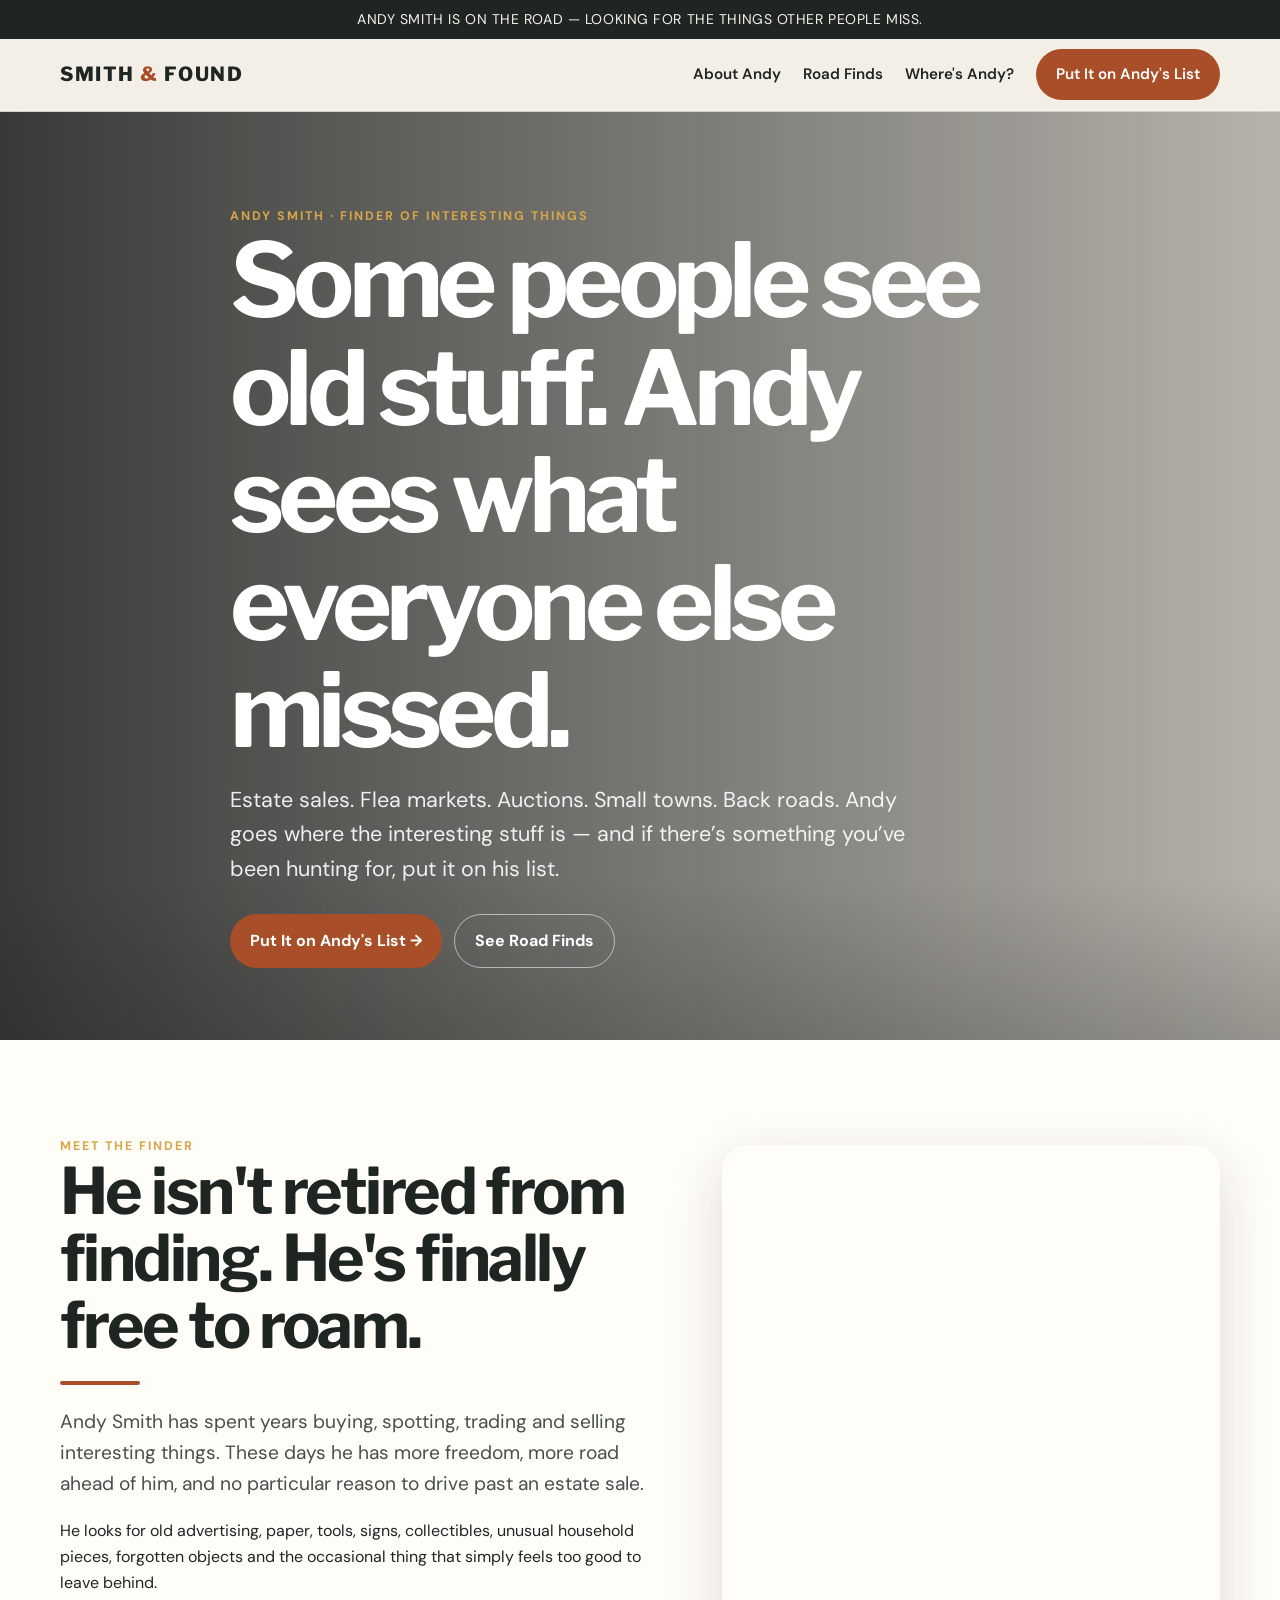
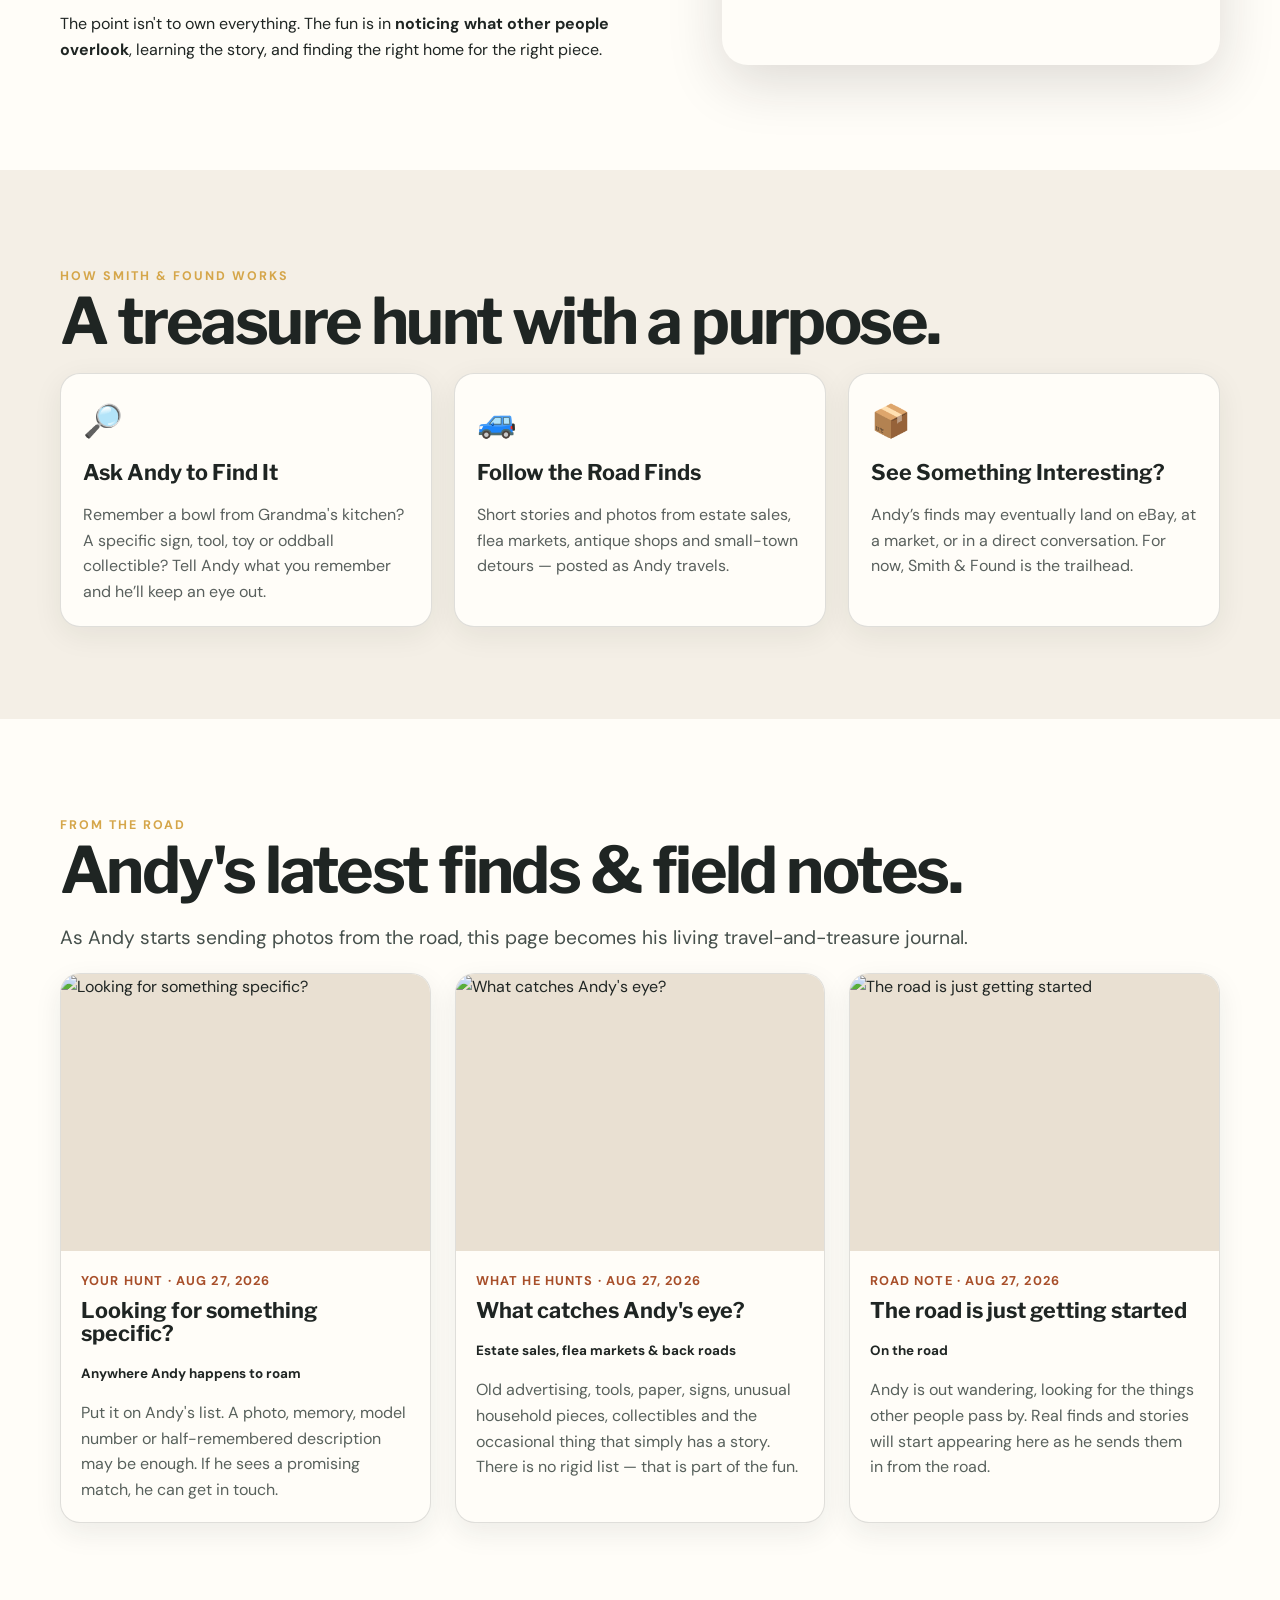
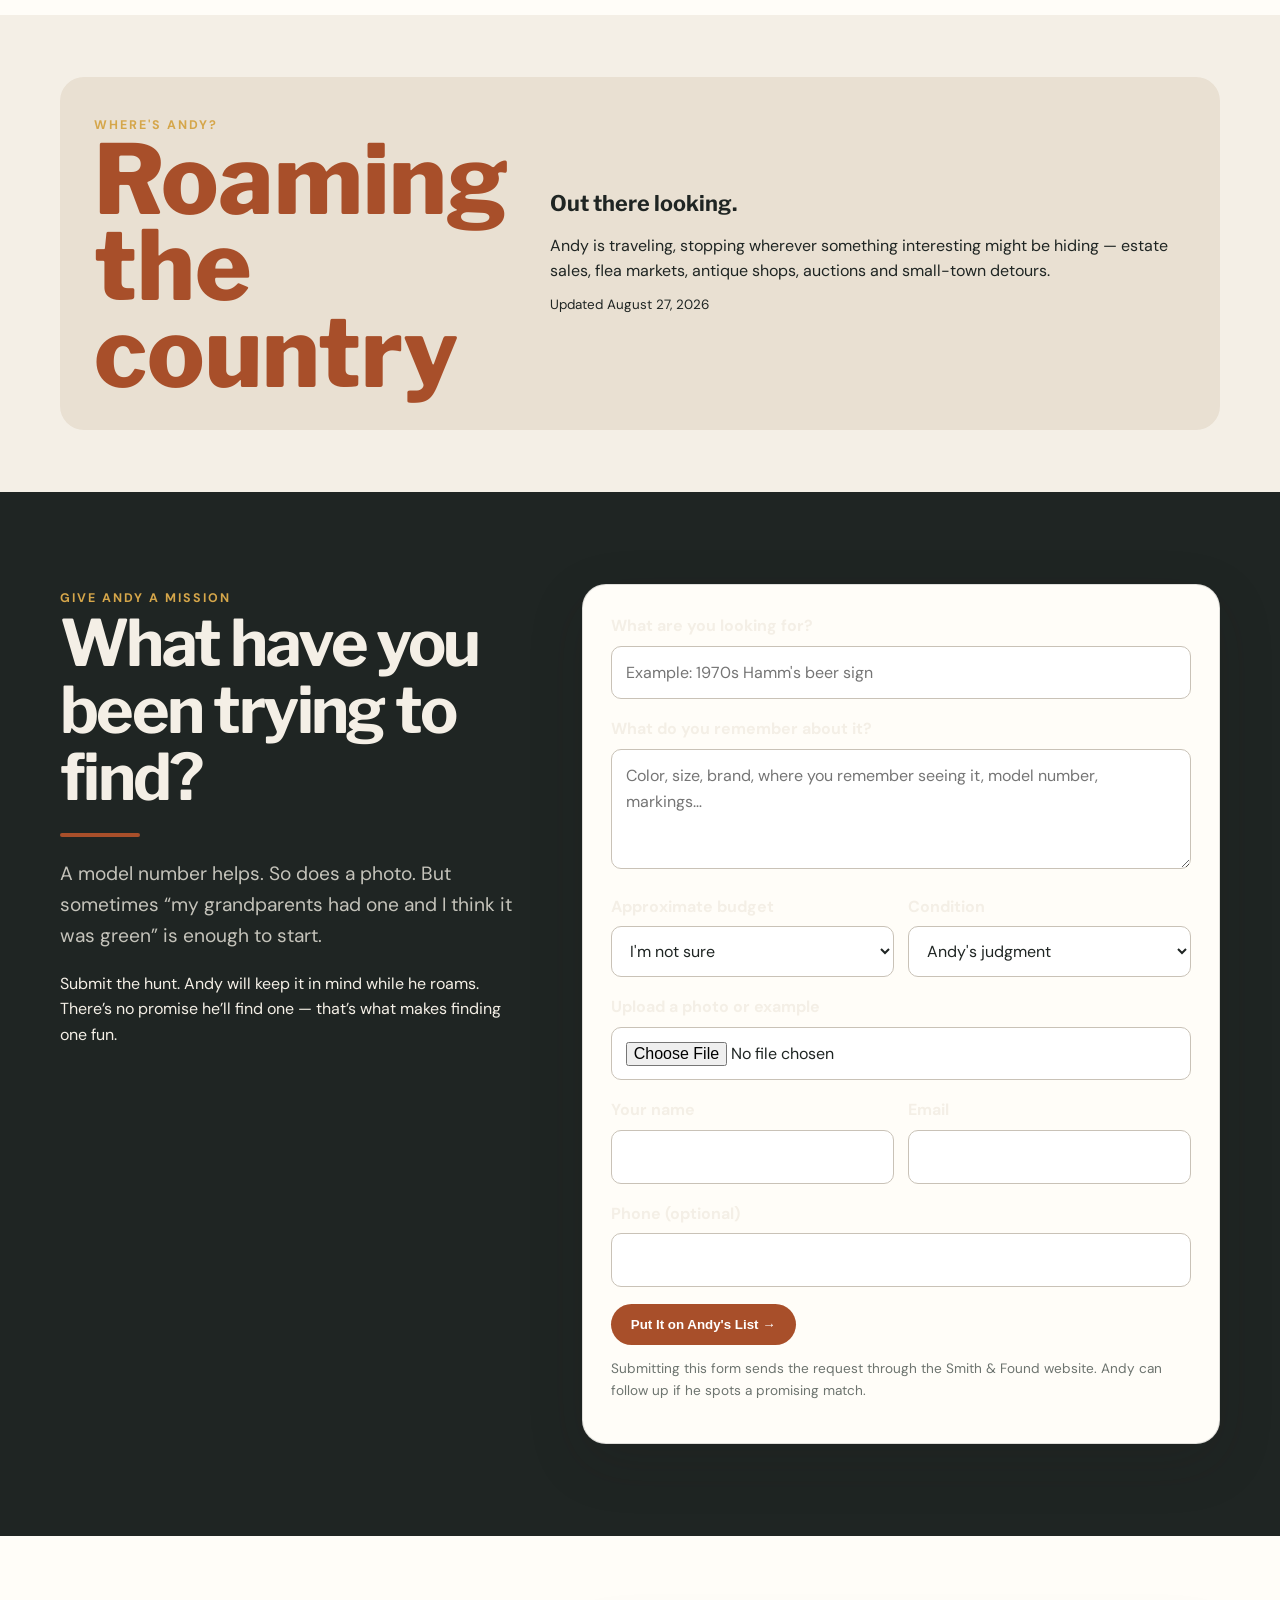
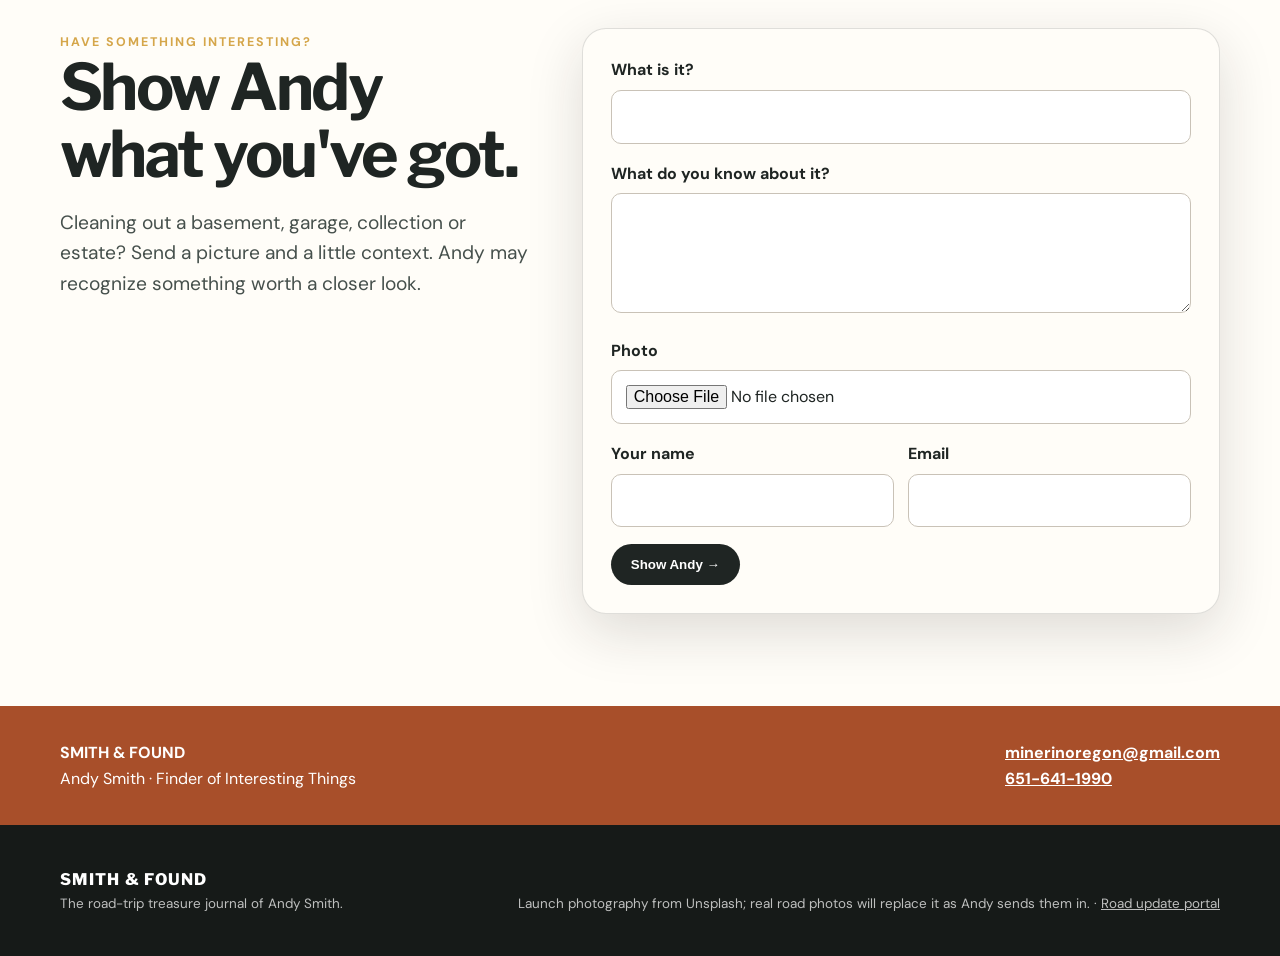
==== index.html @ dc15a70f "Build Smith & Found launch homepage" ====
<!doctype html>
<html lang="en">
<head>
  <meta charset="utf-8">
  <meta name="viewport" content="width=device-width,initial-scale=1">
  <meta name="description" content="Smith & Found — Andy Smith hunts estate sales, flea markets, auctions and back roads for interesting things and hard-to-find treasures.">
  <title>Smith & Found | Andy Smith, Finder of Interesting Things</title>
  <link rel="stylesheet" href="/styles.css">
</head>
<body>
  <div class="topbar">ANDY SMITH IS ON THE ROAD — LOOKING FOR THE THINGS OTHER PEOPLE MISS.</div>

  <nav class="nav">
    <div class="container nav-inner">
      <a class="brand" href="#top">SMITH <span>&</span> FOUND</a>
      <div class="nav-links">
        <a href="#about">About Andy</a>
        <a href="#finds">Road Finds</a>
        <a href="#where">Where's Andy?</a>
        <a href="#find-it" class="btn">Put It on Andy's List</a>
      </div>
    </div>
  </nav>

  <main id="top">
    <section class="hero">
      <div class="container hero-content">
        <span class="kicker">ANDY SMITH · FINDER OF INTERESTING THINGS</span>
        <h1>Some people see old stuff. Andy sees what everyone else missed.</h1>
        <p>Estate sales. Flea markets. Auctions. Small towns. Back roads. Andy goes where the interesting stuff is — and if there’s something you’ve been hunting for, put it on his list.</p>
        <div class="hero-actions">
          <a class="btn" href="#find-it">Put It on Andy's List →</a>
          <a class="btn ghost" href="#finds">See Road Finds</a>
        </div>
      </div>
    </section>

    <section id="about" class="section white">
      <div class="container intro-grid">
        <div>
          <span class="kicker">MEET THE FINDER</span>
          <h2>He isn't retired from finding. He's finally free to roam.</h2>
          <div class="rule"></div>
          <p class="lead">Andy Smith has spent years buying, spotting, trading and selling interesting things. These days he has more freedom, more road ahead of him, and no particular reason to drive past an estate sale.</p>
          <p>He looks for old advertising, paper, tools, signs, collectibles, unusual household pieces, forgotten objects and the occasional thing that simply feels too good to leave behind.</p>
          <p>The point isn't to own everything. The fun is in <strong>noticing what other people overlook</strong>, learning the story, and finding the right home for the right piece.</p>
        </div>
        <div class="intro-photo" role="img" aria-label="Vintage road-trip scene from Unsplash"></div>
      </div>
    </section>

    <section class="section">
      <div class="container">
        <span class="kicker">HOW SMITH & FOUND WORKS</span>
        <h2>A treasure hunt with a purpose.</h2>
        <div class="cards">
          <article class="card"><div class="card-body"><div class="card-icon">🔎</div><h3>Ask Andy to Find It</h3><p>Remember a bowl from Grandma's kitchen? A specific sign, tool, toy or oddball collectible? Tell Andy what you remember and he’ll keep an eye out.</p></div></article>
          <article class="card"><div class="card-body"><div class="card-icon">🚙</div><h3>Follow the Road Finds</h3><p>Short stories and photos from estate sales, flea markets, antique shops and small-town detours — posted as Andy travels.</p></div></article>
          <article class="card"><div class="card-body"><div class="card-icon">📦</div><h3>See Something Interesting?</h3><p>Andy’s finds may eventually land on eBay, at a market, or in a direct conversation. For now, Smith & Found is the trailhead.</p></div></article>
        </div>
      </div>
    </section>

    <section id="finds" class="section white">
      <div class="container">
        <span class="kicker">FROM THE ROAD</span>
        <h2>Andy's latest finds & field notes.</h2>
        <p class="lead">As Andy starts sending photos from the road, this page becomes his living travel-and-treasure journal.</p>
        <div id="finds-grid" class="finds-grid"><div class="empty-state">Loading road finds…</div></div>
      </div>
    </section>

    <section id="where" class="section tight">
      <div class="container">
        <div id="road-status" class="status"><p>Loading Andy's road status…</p></div>
      </div>
    </section>

    <section id="find-it" class="section dark">
      <div class="container form-wrap">
        <div>
          <span class="kicker">GIVE ANDY A MISSION</span>
          <h2>What have you been trying to find?</h2>
          <div class="rule"></div>
          <p class="lead">A model number helps. So does a photo. But sometimes “my grandparents had one and I think it was green” is enough to start.</p>
          <p>Submit the hunt. Andy will keep it in mind while he roams. There’s no promise he’ll find one — that’s what makes finding one fun.</p>
        </div>

        <form name="find-it" method="POST" data-netlify="true" netlify-honeypot="bot-field" enctype="multipart/form-data">
          <input type="hidden" name="form-name" value="find-it">
          <p hidden><label>Don't fill this out: <input name="bot-field"></label></p>
          <div class="field"><label for="wanted">What are you looking for?</label><input id="wanted" name="wanted" required placeholder="Example: 1970s Hamm's beer sign"></div>
          <div class="field"><label for="details">What do you remember about it?</label><textarea id="details" name="details" required placeholder="Color, size, brand, where you remember seeing it, model number, markings…"></textarea></div>
          <div class="grid-2">
            <div class="field"><label for="budget">Approximate budget</label><select id="budget" name="budget"><option>I'm not sure</option><option>Under $50</option><option>$50–$100</option><option>$100–$250</option><option>$250–$500</option><option>$500+</option></select></div>
            <div class="field"><label for="condition">Condition</label><select id="condition" name="condition"><option>Andy's judgment</option><option>Excellent</option><option>Good</option><option>Any condition</option></select></div>
          </div>
          <div class="field"><label for="example">Upload a photo or example</label><input id="example" type="file" name="example" accept="image/*"></div>
          <div class="grid-2">
            <div class="field"><label for="name">Your name</label><input id="name" name="name" required></div>
            <div class="field"><label for="email">Email</label><input id="email" type="email" name="email" required></div>
          </div>
          <div class="field"><label for="phone">Phone (optional)</label><input id="phone" name="phone" type="tel"></div>
          <button class="btn" type="submit">Put It on Andy's List →</button>
          <p class="note">Submitting this form sends the request through the Smith & Found website. Andy can follow up if he spots a promising match.</p>
        </form>
      </div>
    </section>

    <section class="section white">
      <div class="container form-wrap">
        <div>
          <span class="kicker">HAVE SOMETHING INTERESTING?</span>
          <h2>Show Andy what you've got.</h2>
          <p class="lead">Cleaning out a basement, garage, collection or estate? Send a picture and a little context. Andy may recognize something worth a closer look.</p>
        </div>
        <form name="show-andy" method="POST" data-netlify="true" netlify-honeypot="bot-field" enctype="multipart/form-data">
          <input type="hidden" name="form-name" value="show-andy">
          <p hidden><label>Don't fill this out: <input name="bot-field"></label></p>
          <div class="field"><label for="item">What is it?</label><input id="item" name="item" required></div>
          <div class="field"><label for="item-story">What do you know about it?</label><textarea id="item-story" name="story"></textarea></div>
          <div class="field"><label for="item-photo">Photo</label><input id="item-photo" type="file" name="photo" accept="image/*"></div>
          <div class="grid-2"><div class="field"><label for="seller-name">Your name</label><input id="seller-name" name="name" required></div><div class="field"><label for="seller-email">Email</label><input id="seller-email" type="email" name="email" required></div></div>
          <button class="btn alt" type="submit">Show Andy →</button>
        </form>
      </div>
    </section>

    <section class="contact-strip">
      <div class="container contact-inner">
        <div><strong>SMITH & FOUND</strong><br><span>Andy Smith · Finder of Interesting Things</span></div>
        <div><a href="mailto:minerinoregon@gmail.com">minerinoregon@gmail.com</a><br><a href="tel:+16516411990">651-641-1990</a></div>
      </div>
    </section>
  </main>

  <footer>
    <div class="container footer-grid">
      <div><div class="footer-brand">SMITH & FOUND</div><div class="small">The road-trip treasure journal of Andy Smith.</div></div>
      <div class="small">Launch photography from Unsplash; real road photos will replace it as Andy sends them in. · <a href="/admin/">Road update portal</a></div>
    </div>
  </footer>

  <script src="/script.js"></script>
</body>
</html>
---- styles.css ----
@import url('https://fonts.googleapis.com/css2?family=DM+Sans:wght@400;500;600;700&family=Libre+Franklin:wght@700;800&display=swap');

:root {
  --ink: #1f2523;
  --paper: #f4efe6;
  --paper-2: #e9e0d2;
  --rust: #a84f2a;
  --moss: #4a5b48;
  --gold: #d5a64a;
  --white: #fffdf8;
  --line: rgba(31,37,35,.14);
  --shadow: 0 18px 55px rgba(32,30,25,.15);
}

* { box-sizing: border-box; }
html { scroll-behavior: smooth; }
body { margin: 0; color: var(--ink); background: var(--paper); font-family: 'DM Sans', system-ui, sans-serif; line-height: 1.6; }
a { color: inherit; }
img { max-width: 100%; display: block; }
.container { width: min(1160px, calc(100% - 36px)); margin: 0 auto; }

.topbar { background: var(--ink); color: var(--paper); font-size: .88rem; text-align: center; padding: 8px 16px; letter-spacing: .04em; }
.nav { position: sticky; top: 0; z-index: 50; backdrop-filter: blur(12px); background: rgba(244,239,230,.93); border-bottom: 1px solid var(--line); }
.nav-inner { height: 72px; display: flex; align-items: center; justify-content: space-between; gap: 20px; }
.brand { text-decoration: none; font-family: 'Libre Franklin', sans-serif; font-size: 1.22rem; font-weight: 800; letter-spacing: .08em; }
.brand span { color: var(--rust); }
.nav-links { display: flex; align-items: center; gap: 22px; }
.nav-links a { text-decoration: none; font-weight: 600; font-size: .95rem; }
.btn { display: inline-flex; justify-content: center; align-items: center; gap: 8px; border: 0; border-radius: 999px; padding: 13px 20px; background: var(--rust); color: white; font-weight: 700; text-decoration: none; cursor: pointer; transition: transform .18s ease, box-shadow .18s ease; }
.btn:hover { transform: translateY(-2px); box-shadow: 0 10px 24px rgba(168,79,42,.25); }
.btn.alt { background: var(--ink); }
.btn.ghost { background: transparent; color: var(--ink); border: 1px solid rgba(31,37,35,.25); }

.hero { min-height: 72vh; position: relative; display: grid; place-items: end start; overflow: hidden; background: linear-gradient(90deg, rgba(19,21,20,.83), rgba(19,21,20,.28)), url('https://source.unsplash.com/1800x1200/?flea-market,vintage,antiques') center/cover; }
.hero::after { content: ''; position: absolute; inset: auto 0 0 0; height: 160px; background: linear-gradient(transparent, rgba(20,21,19,.2)); }
.hero-content { position: relative; z-index: 2; color: white; padding: 90px 0 72px; max-width: 820px; }
.kicker { display: inline-block; text-transform: uppercase; letter-spacing: .16em; font-size: .78rem; font-weight: 700; color: var(--gold); }
h1,h2,h3 { font-family: 'Libre Franklin', sans-serif; line-height: 1.05; margin: 0 0 18px; }
h1 { font-size: clamp(3rem, 8vw, 6.6rem); letter-spacing: -.055em; }
h2 { font-size: clamp(2.1rem, 5vw, 4.2rem); letter-spacing: -.04em; }
h3 { font-size: 1.35rem; }
.hero p { font-size: clamp(1.05rem, 2vw, 1.35rem); max-width: 680px; margin: 0 0 28px; color: rgba(255,255,255,.9); }
.hero-actions { display: flex; flex-wrap: wrap; gap: 12px; }
.hero .btn.ghost { color: white; border-color: rgba(255,255,255,.55); }

.section { padding: 92px 0; }
.section.tight { padding: 62px 0; }
.section.dark { background: var(--ink); color: var(--paper); }
.section.white { background: var(--white); }
.intro-grid { display: grid; grid-template-columns: 1.1fr .9fr; gap: 54px; align-items: center; }
.intro-photo { min-height: 520px; border-radius: 26px; background: url('https://source.unsplash.com/1000x1200/?road-trip,small-town,vintage') center/cover; box-shadow: var(--shadow); }
.lead { font-size: 1.2rem; color: #46504c; }
.dark .lead { color: rgba(244,239,230,.78); }
.rule { width: 80px; height: 4px; background: var(--rust); margin: 22px 0; border-radius: 99px; }

.cards { display: grid; grid-template-columns: repeat(3, 1fr); gap: 22px; }
.card { background: var(--white); border: 1px solid var(--line); border-radius: 20px; overflow: hidden; box-shadow: 0 8px 30px rgba(31,37,35,.07); }
.card-body { padding: 22px; }
.card-icon { font-size: 2rem; margin-bottom: 14px; }
.card p { color: #59605d; margin-bottom: 0; }

.finds-grid { display: grid; grid-template-columns: repeat(3, 1fr); gap: 24px; }
.find-card { background: var(--white); border-radius: 20px; overflow: hidden; border: 1px solid var(--line); box-shadow: 0 10px 28px rgba(31,37,35,.08); }
.find-card img { width: 100%; aspect-ratio: 4/3; object-fit: cover; background: var(--paper-2); }
.find-card .meta { font-size: .8rem; text-transform: uppercase; letter-spacing: .09em; color: var(--rust); font-weight: 700; margin-bottom: 8px; }
.find-card .find-copy { padding: 20px; }
.find-card p { margin-bottom: 0; color: #58615c; }
.empty-state { padding: 34px; border: 1px dashed rgba(31,37,35,.28); border-radius: 20px; text-align: center; grid-column: 1/-1; }

.status { display: grid; grid-template-columns: .8fr 1.2fr; gap: 32px; align-items: center; padding: 34px; background: var(--paper-2); border-radius: 24px; }
.status-mark { font-family: 'Libre Franklin'; font-size: clamp(3rem, 8vw, 6rem); font-weight: 800; line-height: .9; color: var(--rust); }
.status p { margin: 0; }

.form-wrap { display: grid; grid-template-columns: .85fr 1.15fr; gap: 50px; align-items: start; }
form { background: var(--white); border: 1px solid var(--line); border-radius: 24px; padding: 28px; box-shadow: var(--shadow); }
label { display: block; font-weight: 700; margin: 0 0 7px; }
.field { margin-bottom: 17px; }
input, textarea, select { width: 100%; padding: 13px 14px; border: 1px solid #c9c2b7; background: #fff; border-radius: 10px; font: inherit; color: var(--ink); }
textarea { min-height: 120px; resize: vertical; }
.grid-2 { display: grid; grid-template-columns: 1fr 1fr; gap: 14px; }
.note { font-size: .85rem; color: #6d746f; }

.contact-strip { background: var(--rust); color: white; }
.contact-inner { display: flex; justify-content: space-between; align-items: center; gap: 24px; padding: 34px 0; }
.contact-inner a { color: white; font-weight: 700; }

footer { background: #161a18; color: rgba(255,255,255,.72); padding: 42px 0; }
.footer-grid { display: flex; justify-content: space-between; gap: 20px; align-items: end; }
.footer-brand { color: white; font-family: 'Libre Franklin'; font-weight: 800; letter-spacing: .08em; }
.small { font-size: .84rem; }

.admin-card { max-width: 720px; margin: 70px auto; background: var(--white); border-radius: 24px; padding: 34px; box-shadow: var(--shadow); }
.admin-card ol { padding-left: 22px; }

@media (max-width: 900px) {
  .nav-links a:not(.btn) { display: none; }
  .intro-grid, .form-wrap, .status { grid-template-columns: 1fr; }
  .cards, .finds-grid { grid-template-columns: 1fr 1fr; }
  .intro-photo { min-height: 420px; order: -1; }
}
@media (max-width: 620px) {
  .container { width: min(100% - 24px, 1160px); }
  .section { padding: 68px 0; }
  .cards, .finds-grid, .grid-2 { grid-template-columns: 1fr; }
  .hero { min-height: 78vh; }
  .hero-content { padding-bottom: 54px; }
  .contact-inner, .footer-grid { align-items: flex-start; flex-direction: column; }
  form { padding: 20px; }
}
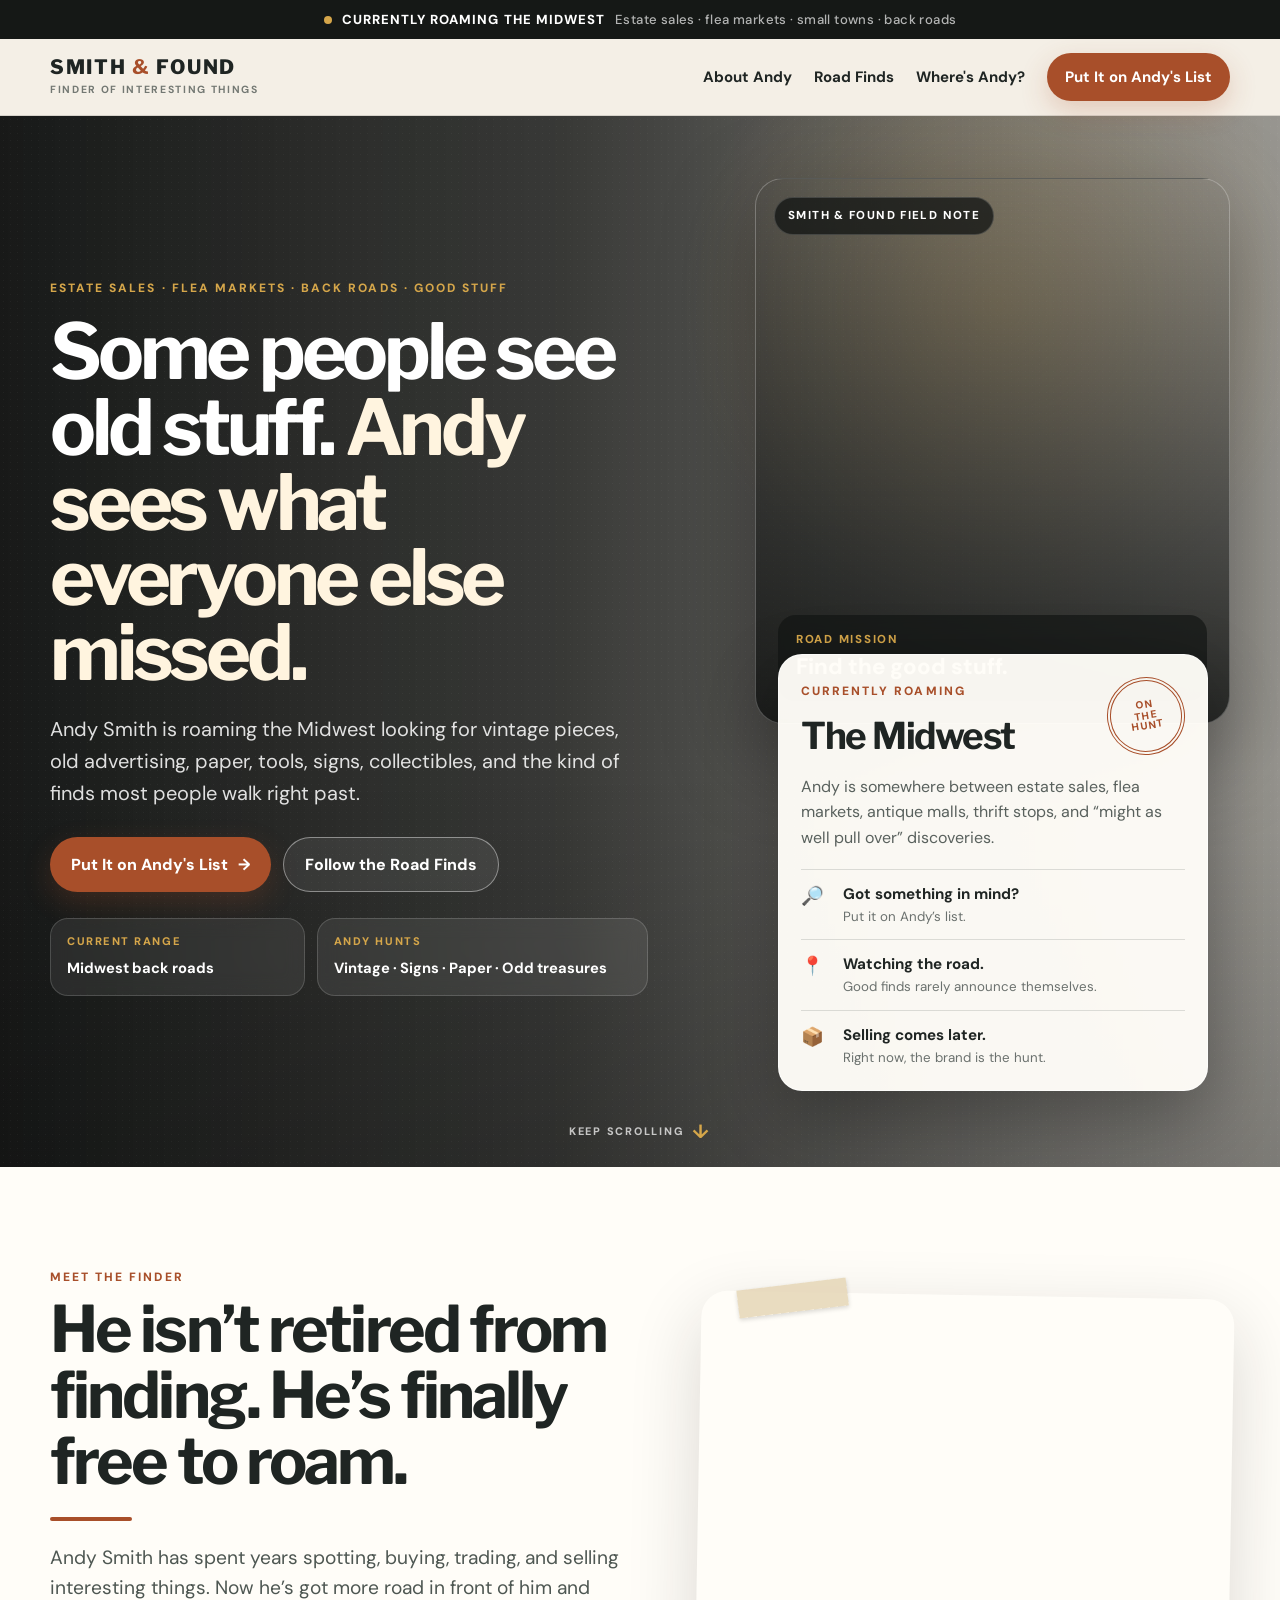
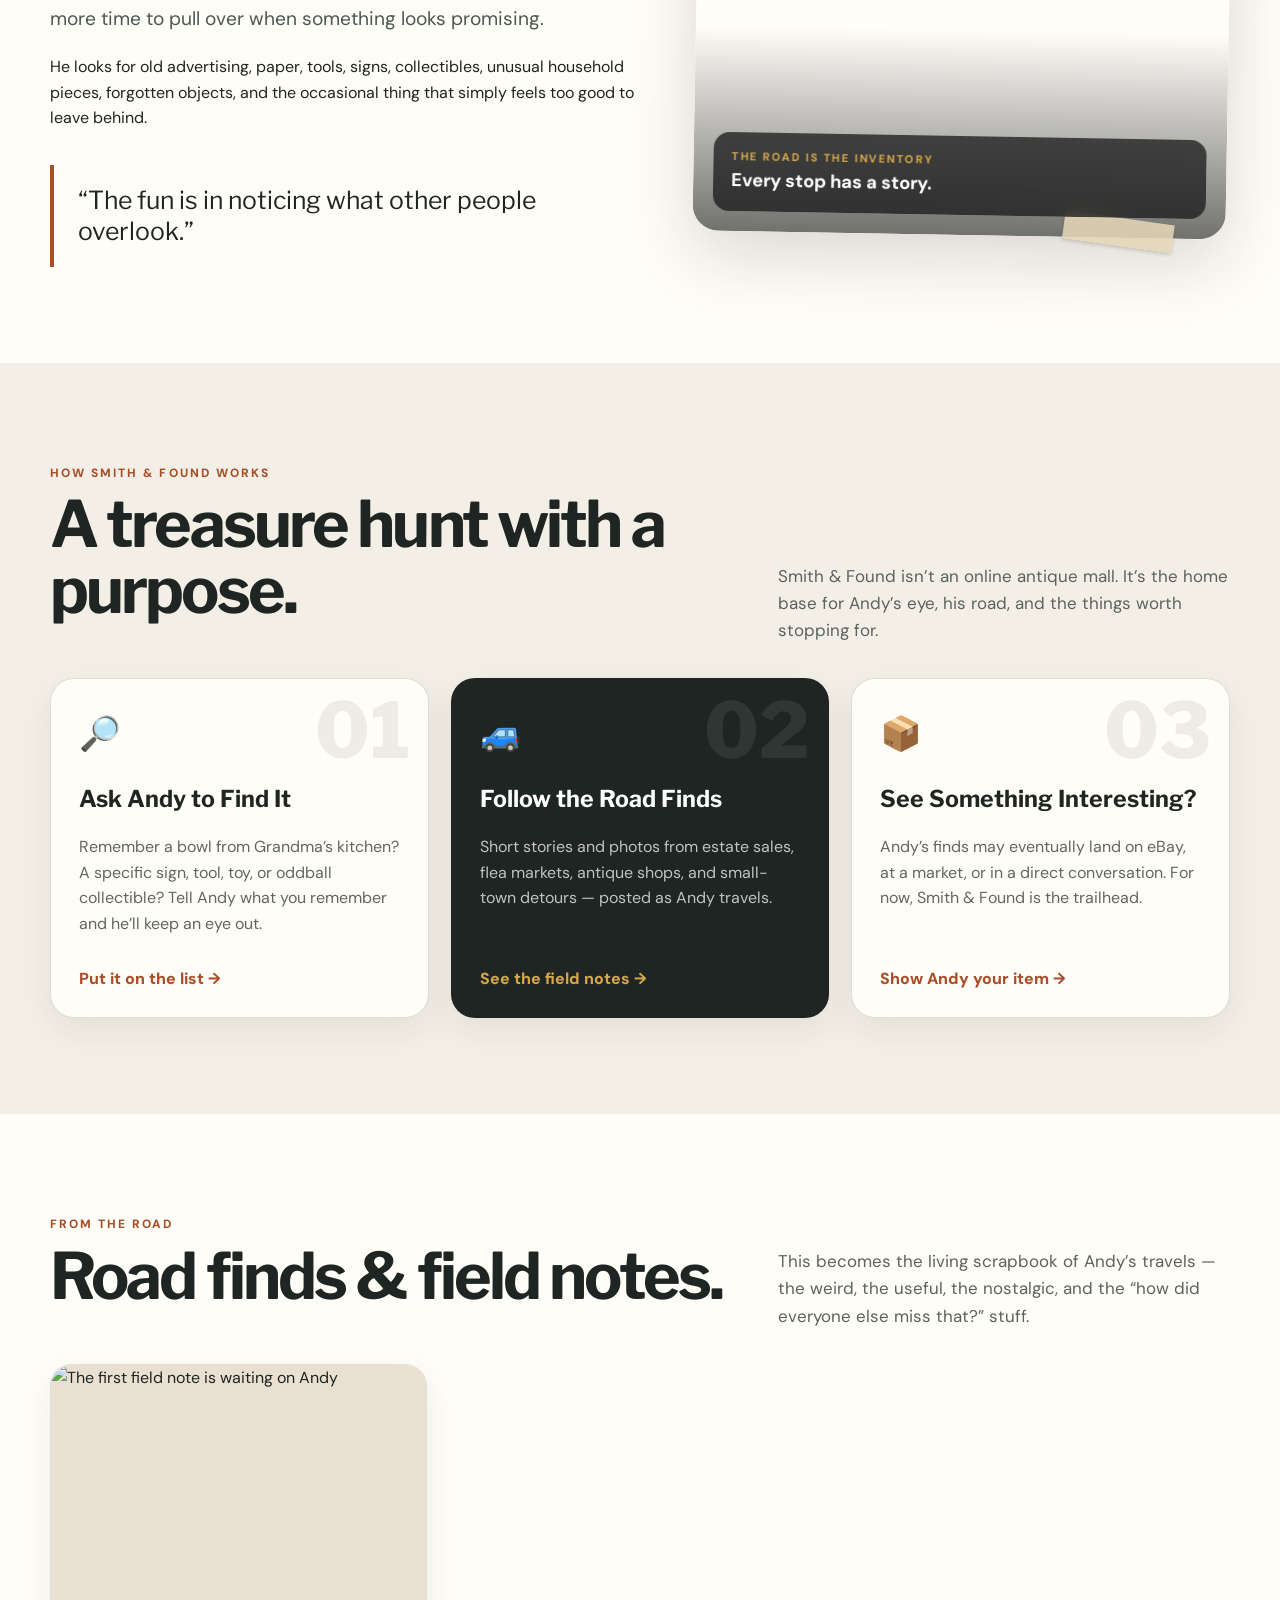
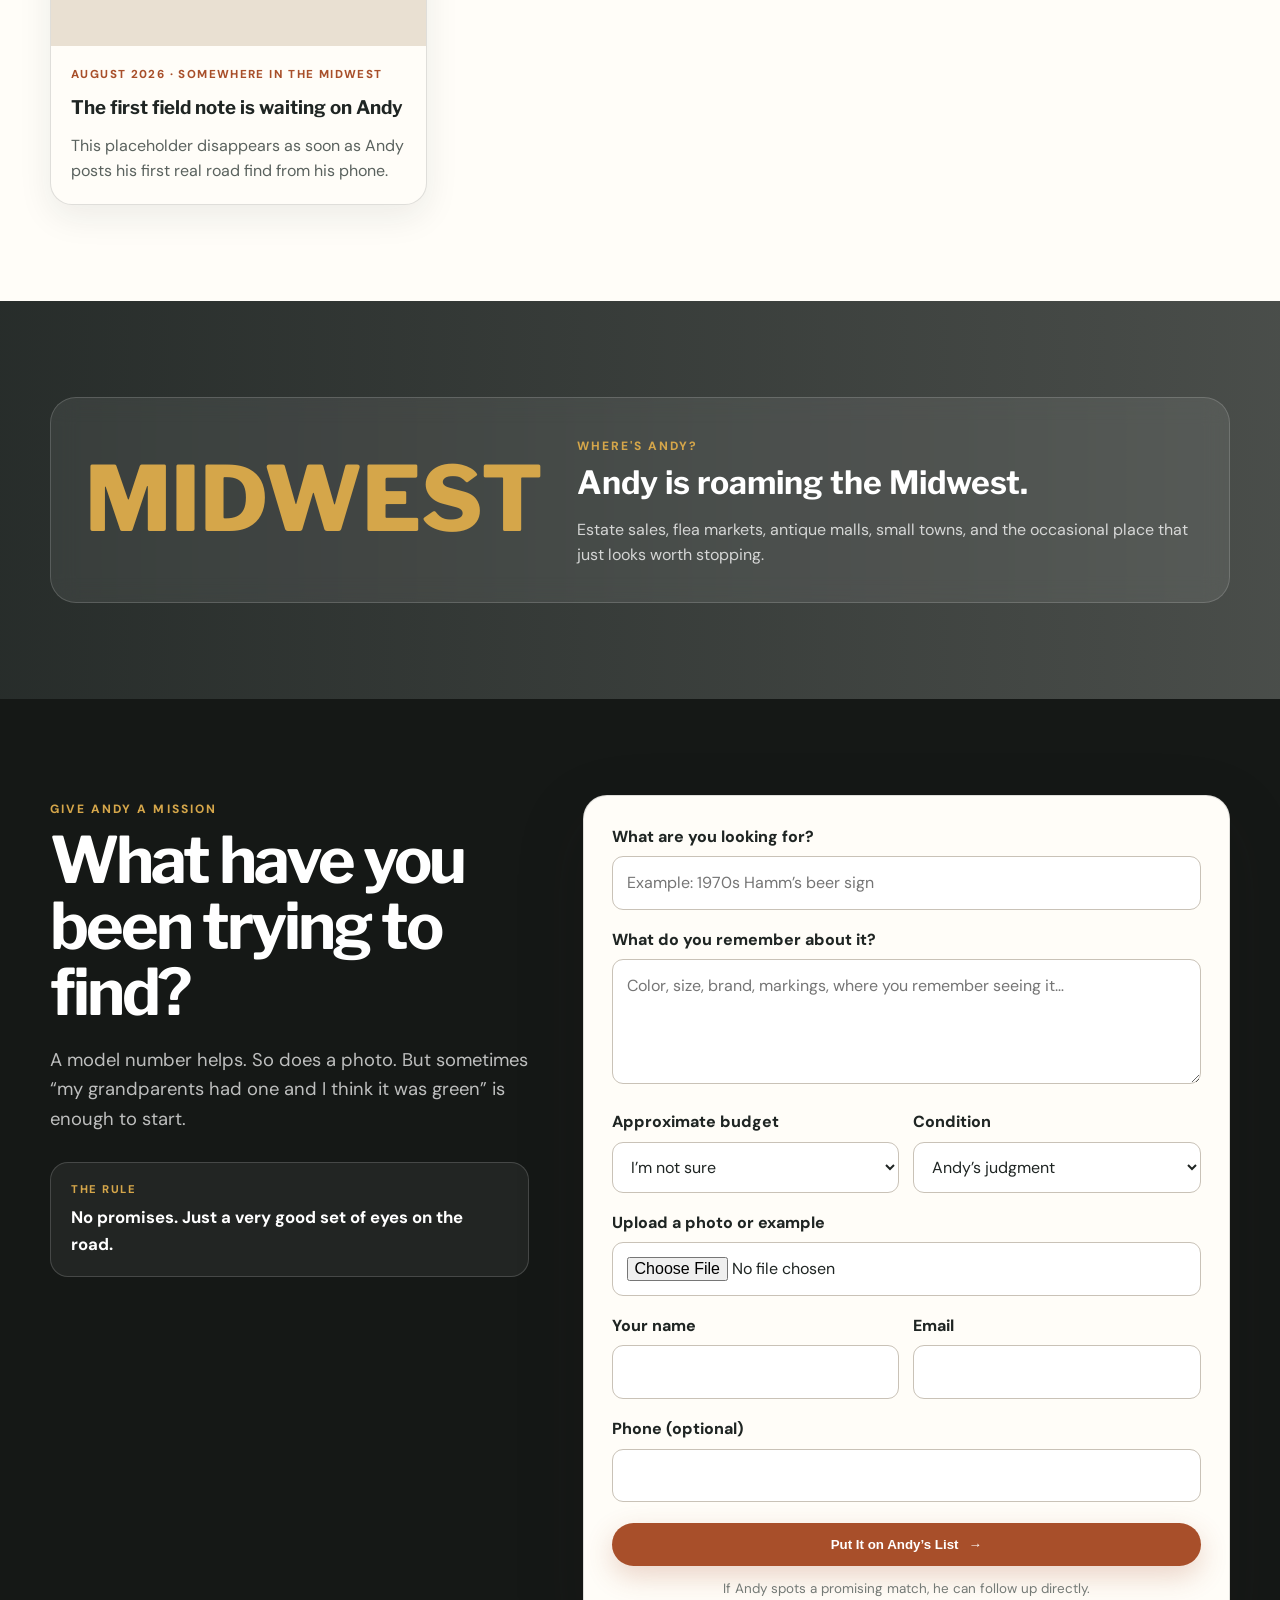
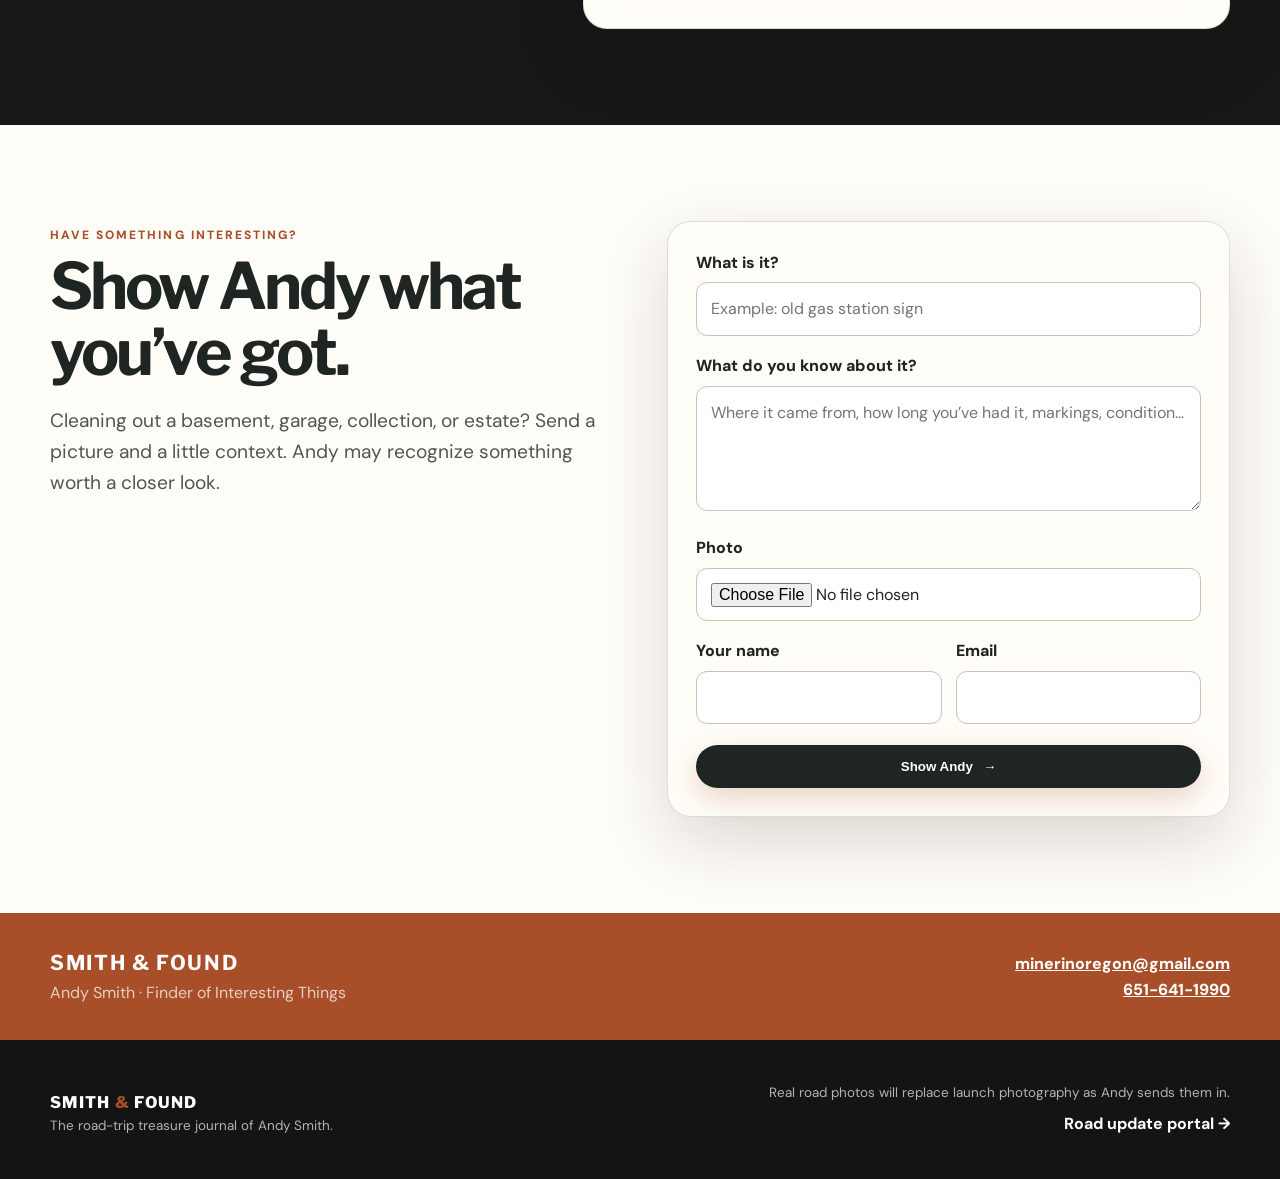
==== commit 826a9d98: "Add files via upload" ====
--- a/index.html
+++ b/index.html
@@ -3,141 +3,387 @@
 <head>
   <meta charset="utf-8">
   <meta name="viewport" content="width=device-width,initial-scale=1">
-  <meta name="description" content="Smith & Found — Andy Smith hunts estate sales, flea markets, auctions and back roads for interesting things and hard-to-find treasures.">
-  <title>Smith & Found | Andy Smith, Finder of Interesting Things</title>
+  <meta name="theme-color" content="#1f2523">
+  <meta name="description" content="Smith & Found — Andy Smith roams the Midwest hunting estate sales, flea markets, auctions and back roads for interesting things and hard-to-find treasures.">
+  <title>Smith & Found | Finder of Interesting Things</title>
+  <link rel="preconnect" href="https://fonts.googleapis.com">
+  <link rel="preconnect" href="https://fonts.gstatic.com" crossorigin>
   <link rel="stylesheet" href="/styles.css">
 </head>
 <body>
-  <div class="topbar">ANDY SMITH IS ON THE ROAD — LOOKING FOR THE THINGS OTHER PEOPLE MISS.</div>
-
-  <nav class="nav">
+  <div class="topbar">
+    <span class="pulse-dot"></span>
+    CURRENTLY ROAMING THE MIDWEST
+    <span class="topbar-detail">Estate sales · flea markets · small towns · back roads</span>
+  </div>
+
+  <header class="nav">
     <div class="container nav-inner">
-      <a class="brand" href="#top">SMITH <span>&</span> FOUND</a>
-      <div class="nav-links">
+      <a class="brand" href="#top" aria-label="Smith and Found home">
+        <span class="brand-main">SMITH <b>&</b> FOUND</span>
+        <span class="brand-tag">Finder of Interesting Things</span>
+      </a>
+
+      <nav class="nav-links" aria-label="Primary">
         <a href="#about">About Andy</a>
         <a href="#finds">Road Finds</a>
         <a href="#where">Where's Andy?</a>
-        <a href="#find-it" class="btn">Put It on Andy's List</a>
-      </div>
+        <a href="#find-it" class="btn btn-small">Put It on Andy's List</a>
+      </nav>
     </div>
-  </nav>
+  </header>
 
   <main id="top">
     <section class="hero">
-      <div class="container hero-content">
-        <span class="kicker">ANDY SMITH · FINDER OF INTERESTING THINGS</span>
-        <h1>Some people see old stuff. Andy sees what everyone else missed.</h1>
-        <p>Estate sales. Flea markets. Auctions. Small towns. Back roads. Andy goes where the interesting stuff is — and if there’s something you’ve been hunting for, put it on his list.</p>
-        <div class="hero-actions">
-          <a class="btn" href="#find-it">Put It on Andy's List →</a>
-          <a class="btn ghost" href="#finds">See Road Finds</a>
-        </div>
-      </div>
-    </section>
-
-    <section id="about" class="section white">
-      <div class="container intro-grid">
+      <div class="hero-grain"></div>
+      <div class="container hero-grid">
+        <div class="hero-copy">
+          <div class="eyebrow">ESTATE SALES · FLEA MARKETS · BACK ROADS · GOOD STUFF</div>
+
+          <h1>
+            Some people see old stuff.
+            <span>Andy sees what everyone else missed.</span>
+          </h1>
+
+          <p class="hero-lead">
+            Andy Smith is roaming the Midwest looking for vintage pieces, old advertising, paper,
+            tools, signs, collectibles, and the kind of finds most people walk right past.
+          </p>
+
+          <div class="hero-actions">
+            <a class="btn" href="#find-it">Put It on Andy's List <span>→</span></a>
+            <a class="btn btn-ghost" href="#finds">Follow the Road Finds</a>
+          </div>
+
+          <div class="hero-stats">
+            <div class="stat">
+              <span class="stat-label">CURRENT RANGE</span>
+              <strong>Midwest back roads</strong>
+            </div>
+            <div class="stat">
+              <span class="stat-label">ANDY HUNTS</span>
+              <strong>Vintage · Signs · Paper · Odd treasures</strong>
+            </div>
+          </div>
+        </div>
+
+        <aside class="field-board" aria-label="Smith and Found field board">
+          <div class="field-photo">
+            <div class="field-chip">SMITH & FOUND FIELD NOTE</div>
+            <div class="field-photo-copy">
+              <span>Road Mission</span>
+              <strong>Find the good stuff.</strong>
+            </div>
+          </div>
+
+          <div class="field-card">
+            <div class="field-card-head">
+              <div>
+                <span class="label-rust">CURRENTLY ROAMING</span>
+                <h2>The Midwest</h2>
+              </div>
+              <div class="stamp">ON<br>THE<br>HUNT</div>
+            </div>
+
+            <p>
+              Andy is somewhere between estate sales, flea markets, antique malls, thrift stops,
+              and “might as well pull over” discoveries.
+            </p>
+
+            <ul class="field-list">
+              <li>
+                <span class="field-icon">🔎</span>
+                <div><strong>Got something in mind?</strong><small>Put it on Andy’s list.</small></div>
+              </li>
+              <li>
+                <span class="field-icon">📍</span>
+                <div><strong>Watching the road.</strong><small>Good finds rarely announce themselves.</small></div>
+              </li>
+              <li>
+                <span class="field-icon">📦</span>
+                <div><strong>Selling comes later.</strong><small>Right now, the brand is the hunt.</small></div>
+              </li>
+            </ul>
+          </div>
+        </aside>
+      </div>
+
+      <a href="#about" class="scroll-cue" aria-label="Scroll to learn more">
+        <span>KEEP SCROLLING</span>
+        <b>↓</b>
+      </a>
+    </section>
+
+    <section id="about" class="section section-light">
+      <div class="container split">
         <div>
-          <span class="kicker">MEET THE FINDER</span>
-          <h2>He isn't retired from finding. He's finally free to roam.</h2>
+          <span class="section-kicker">MEET THE FINDER</span>
+          <h2>He isn’t retired from finding. He’s finally free to roam.</h2>
           <div class="rule"></div>
-          <p class="lead">Andy Smith has spent years buying, spotting, trading and selling interesting things. These days he has more freedom, more road ahead of him, and no particular reason to drive past an estate sale.</p>
-          <p>He looks for old advertising, paper, tools, signs, collectibles, unusual household pieces, forgotten objects and the occasional thing that simply feels too good to leave behind.</p>
-          <p>The point isn't to own everything. The fun is in <strong>noticing what other people overlook</strong>, learning the story, and finding the right home for the right piece.</p>
-        </div>
-        <div class="intro-photo" role="img" aria-label="Vintage road-trip scene from Unsplash"></div>
-      </div>
-    </section>
-
-    <section class="section">
+
+          <p class="lead">
+            Andy Smith has spent years spotting, buying, trading, and selling interesting things.
+            Now he’s got more road in front of him and more time to pull over when something looks promising.
+          </p>
+
+          <p>
+            He looks for old advertising, paper, tools, signs, collectibles, unusual household pieces,
+            forgotten objects, and the occasional thing that simply feels too good to leave behind.
+          </p>
+
+          <blockquote>
+            “The fun is in noticing what other people overlook.”
+          </blockquote>
+        </div>
+
+        <div class="about-photo">
+          <div class="photo-tape tape-one"></div>
+          <div class="photo-tape tape-two"></div>
+          <div class="about-photo-caption">
+            <span>THE ROAD IS THE INVENTORY</span>
+            <strong>Every stop has a story.</strong>
+          </div>
+        </div>
+      </div>
+    </section>
+
+    <section class="section purpose">
       <div class="container">
-        <span class="kicker">HOW SMITH & FOUND WORKS</span>
-        <h2>A treasure hunt with a purpose.</h2>
+        <div class="section-heading-row">
+          <div>
+            <span class="section-kicker">HOW SMITH & FOUND WORKS</span>
+            <h2>A treasure hunt with a purpose.</h2>
+          </div>
+          <p>
+            Smith & Found isn’t an online antique mall. It’s the home base for Andy’s eye, his road,
+            and the things worth stopping for.
+          </p>
+        </div>
+
         <div class="cards">
-          <article class="card"><div class="card-body"><div class="card-icon">🔎</div><h3>Ask Andy to Find It</h3><p>Remember a bowl from Grandma's kitchen? A specific sign, tool, toy or oddball collectible? Tell Andy what you remember and he’ll keep an eye out.</p></div></article>
-          <article class="card"><div class="card-body"><div class="card-icon">🚙</div><h3>Follow the Road Finds</h3><p>Short stories and photos from estate sales, flea markets, antique shops and small-town detours — posted as Andy travels.</p></div></article>
-          <article class="card"><div class="card-body"><div class="card-icon">📦</div><h3>See Something Interesting?</h3><p>Andy’s finds may eventually land on eBay, at a market, or in a direct conversation. For now, Smith & Found is the trailhead.</p></div></article>
-        </div>
-      </div>
-    </section>
-
-    <section id="finds" class="section white">
+          <article class="card">
+            <div class="card-number">01</div>
+            <div class="card-icon">🔎</div>
+            <h3>Ask Andy to Find It</h3>
+            <p>
+              Remember a bowl from Grandma’s kitchen? A specific sign, tool, toy, or oddball collectible?
+              Tell Andy what you remember and he’ll keep an eye out.
+            </p>
+            <a href="#find-it">Put it on the list →</a>
+          </article>
+
+          <article class="card featured">
+            <div class="card-number">02</div>
+            <div class="card-icon">🚙</div>
+            <h3>Follow the Road Finds</h3>
+            <p>
+              Short stories and photos from estate sales, flea markets, antique shops, and small-town detours —
+              posted as Andy travels.
+            </p>
+            <a href="#finds">See the field notes →</a>
+          </article>
+
+          <article class="card">
+            <div class="card-number">03</div>
+            <div class="card-icon">📦</div>
+            <h3>See Something Interesting?</h3>
+            <p>
+              Andy’s finds may eventually land on eBay, at a market, or in a direct conversation.
+              For now, Smith & Found is the trailhead.
+            </p>
+            <a href="#show-andy">Show Andy your item →</a>
+          </article>
+        </div>
+      </div>
+    </section>
+
+    <section id="finds" class="section section-light">
       <div class="container">
-        <span class="kicker">FROM THE ROAD</span>
-        <h2>Andy's latest finds & field notes.</h2>
-        <p class="lead">As Andy starts sending photos from the road, this page becomes his living travel-and-treasure journal.</p>
-        <div id="finds-grid" class="finds-grid"><div class="empty-state">Loading road finds…</div></div>
-      </div>
-    </section>
-
-    <section id="where" class="section tight">
+        <div class="section-heading-row">
+          <div>
+            <span class="section-kicker">FROM THE ROAD</span>
+            <h2>Road finds & field notes.</h2>
+          </div>
+          <p>
+            This becomes the living scrapbook of Andy’s travels — the weird, the useful,
+            the nostalgic, and the “how did everyone else miss that?” stuff.
+          </p>
+        </div>
+
+        <div id="finds-grid" class="finds-grid">
+          <div class="empty-state">Loading road finds…</div>
+        </div>
+      </div>
+    </section>
+
+    <section id="where" class="section whereabouts">
       <div class="container">
-        <div id="road-status" class="status"><p>Loading Andy's road status…</p></div>
-      </div>
-    </section>
-
-    <section id="find-it" class="section dark">
-      <div class="container form-wrap">
-        <div>
-          <span class="kicker">GIVE ANDY A MISSION</span>
+        <div id="road-status" class="status-card">
+          <div class="status-loading">Loading Andy’s road status…</div>
+        </div>
+      </div>
+    </section>
+
+    <section id="find-it" class="section mission">
+      <div class="container form-grid">
+        <div class="form-copy">
+          <span class="section-kicker gold">GIVE ANDY A MISSION</span>
           <h2>What have you been trying to find?</h2>
-          <div class="rule"></div>
-          <p class="lead">A model number helps. So does a photo. But sometimes “my grandparents had one and I think it was green” is enough to start.</p>
-          <p>Submit the hunt. Andy will keep it in mind while he roams. There’s no promise he’ll find one — that’s what makes finding one fun.</p>
-        </div>
-
-        <form name="find-it" method="POST" data-netlify="true" netlify-honeypot="bot-field" enctype="multipart/form-data">
+          <p class="lead-light">
+            A model number helps. So does a photo. But sometimes “my grandparents had one and I think it was green”
+            is enough to start.
+          </p>
+          <div class="mission-note">
+            <span>THE RULE</span>
+            <strong>No promises. Just a very good set of eyes on the road.</strong>
+          </div>
+        </div>
+
+        <form name="find-it"
+              method="POST"
+              action="/thank-you.html?from=find-it"
+              data-netlify="true"
+              netlify-honeypot="bot-field"
+              enctype="multipart/form-data">
           <input type="hidden" name="form-name" value="find-it">
-          <p hidden><label>Don't fill this out: <input name="bot-field"></label></p>
-          <div class="field"><label for="wanted">What are you looking for?</label><input id="wanted" name="wanted" required placeholder="Example: 1970s Hamm's beer sign"></div>
-          <div class="field"><label for="details">What do you remember about it?</label><textarea id="details" name="details" required placeholder="Color, size, brand, where you remember seeing it, model number, markings…"></textarea></div>
+          <p hidden><label>Don’t fill this out: <input name="bot-field"></label></p>
+
+          <div class="field">
+            <label for="wanted">What are you looking for?</label>
+            <input id="wanted" name="wanted" required placeholder="Example: 1970s Hamm’s beer sign">
+          </div>
+
+          <div class="field">
+            <label for="details">What do you remember about it?</label>
+            <textarea id="details" name="details" required placeholder="Color, size, brand, markings, where you remember seeing it…"></textarea>
+          </div>
+
           <div class="grid-2">
-            <div class="field"><label for="budget">Approximate budget</label><select id="budget" name="budget"><option>I'm not sure</option><option>Under $50</option><option>$50–$100</option><option>$100–$250</option><option>$250–$500</option><option>$500+</option></select></div>
-            <div class="field"><label for="condition">Condition</label><select id="condition" name="condition"><option>Andy's judgment</option><option>Excellent</option><option>Good</option><option>Any condition</option></select></div>
-          </div>
-          <div class="field"><label for="example">Upload a photo or example</label><input id="example" type="file" name="example" accept="image/*"></div>
+            <div class="field">
+              <label for="budget">Approximate budget</label>
+              <select id="budget" name="budget">
+                <option>I’m not sure</option>
+                <option>Under $50</option>
+                <option>$50–$100</option>
+                <option>$100–$250</option>
+                <option>$250–$500</option>
+                <option>$500+</option>
+              </select>
+            </div>
+            <div class="field">
+              <label for="condition">Condition</label>
+              <select id="condition" name="condition">
+                <option>Andy’s judgment</option>
+                <option>Excellent</option>
+                <option>Good</option>
+                <option>Any condition</option>
+              </select>
+            </div>
+          </div>
+
+          <div class="field">
+            <label for="example">Upload a photo or example</label>
+            <input id="example" type="file" name="example" accept="image/*">
+          </div>
+
           <div class="grid-2">
-            <div class="field"><label for="name">Your name</label><input id="name" name="name" required></div>
-            <div class="field"><label for="email">Email</label><input id="email" type="email" name="email" required></div>
-          </div>
-          <div class="field"><label for="phone">Phone (optional)</label><input id="phone" name="phone" type="tel"></div>
-          <button class="btn" type="submit">Put It on Andy's List →</button>
-          <p class="note">Submitting this form sends the request through the Smith & Found website. Andy can follow up if he spots a promising match.</p>
+            <div class="field">
+              <label for="name">Your name</label>
+              <input id="name" name="name" required>
+            </div>
+            <div class="field">
+              <label for="email">Email</label>
+              <input id="email" type="email" name="email" required>
+            </div>
+          </div>
+
+          <div class="field">
+            <label for="phone">Phone (optional)</label>
+            <input id="phone" name="phone" type="tel">
+          </div>
+
+          <button class="btn form-btn" type="submit">Put It on Andy’s List <span>→</span></button>
+          <p class="form-note">If Andy spots a promising match, he can follow up directly.</p>
         </form>
       </div>
     </section>
 
-    <section class="section white">
-      <div class="container form-wrap">
-        <div>
-          <span class="kicker">HAVE SOMETHING INTERESTING?</span>
-          <h2>Show Andy what you've got.</h2>
-          <p class="lead">Cleaning out a basement, garage, collection or estate? Send a picture and a little context. Andy may recognize something worth a closer look.</p>
-        </div>
-        <form name="show-andy" method="POST" data-netlify="true" netlify-honeypot="bot-field" enctype="multipart/form-data">
+    <section id="show-andy" class="section section-light">
+      <div class="container form-grid inverse">
+        <div class="form-copy dark-copy">
+          <span class="section-kicker">HAVE SOMETHING INTERESTING?</span>
+          <h2>Show Andy what you’ve got.</h2>
+          <p class="lead">
+            Cleaning out a basement, garage, collection, or estate? Send a picture and a little context.
+            Andy may recognize something worth a closer look.
+          </p>
+        </div>
+
+        <form name="show-andy"
+              method="POST"
+              action="/thank-you.html?from=show-andy"
+              data-netlify="true"
+              netlify-honeypot="bot-field"
+              enctype="multipart/form-data">
           <input type="hidden" name="form-name" value="show-andy">
-          <p hidden><label>Don't fill this out: <input name="bot-field"></label></p>
-          <div class="field"><label for="item">What is it?</label><input id="item" name="item" required></div>
-          <div class="field"><label for="item-story">What do you know about it?</label><textarea id="item-story" name="story"></textarea></div>
-          <div class="field"><label for="item-photo">Photo</label><input id="item-photo" type="file" name="photo" accept="image/*"></div>
-          <div class="grid-2"><div class="field"><label for="seller-name">Your name</label><input id="seller-name" name="name" required></div><div class="field"><label for="seller-email">Email</label><input id="seller-email" type="email" name="email" required></div></div>
-          <button class="btn alt" type="submit">Show Andy →</button>
+          <p hidden><label>Don’t fill this out: <input name="bot-field"></label></p>
+
+          <div class="field">
+            <label for="item">What is it?</label>
+            <input id="item" name="item" required placeholder="Example: old gas station sign">
+          </div>
+
+          <div class="field">
+            <label for="item-story">What do you know about it?</label>
+            <textarea id="item-story" name="story" placeholder="Where it came from, how long you’ve had it, markings, condition…"></textarea>
+          </div>
+
+          <div class="field">
+            <label for="item-photo">Photo</label>
+            <input id="item-photo" type="file" name="photo" accept="image/*">
+          </div>
+
+          <div class="grid-2">
+            <div class="field">
+              <label for="seller-name">Your name</label>
+              <input id="seller-name" name="name" required>
+            </div>
+            <div class="field">
+              <label for="seller-email">Email</label>
+              <input id="seller-email" type="email" name="email" required>
+            </div>
+          </div>
+
+          <button class="btn btn-dark form-btn" type="submit">Show Andy <span>→</span></button>
         </form>
       </div>
     </section>
 
     <section class="contact-strip">
       <div class="container contact-inner">
-        <div><strong>SMITH & FOUND</strong><br><span>Andy Smith · Finder of Interesting Things</span></div>
-        <div><a href="mailto:minerinoregon@gmail.com">minerinoregon@gmail.com</a><br><a href="tel:+16516411990">651-641-1990</a></div>
+        <div>
+          <strong>SMITH & FOUND</strong>
+          <span>Andy Smith · Finder of Interesting Things</span>
+        </div>
+        <div class="contact-links">
+          <a href="mailto:minerinoregon@gmail.com">minerinoregon@gmail.com</a>
+          <a href="tel:+16516411990">651-641-1990</a>
+        </div>
       </div>
     </section>
   </main>
 
   <footer>
     <div class="container footer-grid">
-      <div><div class="footer-brand">SMITH & FOUND</div><div class="small">The road-trip treasure journal of Andy Smith.</div></div>
-      <div class="small">Launch photography from Unsplash; real road photos will replace it as Andy sends them in. · <a href="/admin/">Road update portal</a></div>
+      <div>
+        <div class="footer-brand">SMITH <span>&</span> FOUND</div>
+        <div class="small">The road-trip treasure journal of Andy Smith.</div>
+      </div>
+
+      <div class="footer-right">
+        <div class="small">Real road photos will replace launch photography as Andy sends them in.</div>
+        <a class="admin-link" href="/admin/">Road update portal →</a>
+      </div>
     </div>
   </footer>
 
--- a/styles.css
+++ b/styles.css
@@ -1,109 +1,540 @@
-@import url('https://fonts.googleapis.com/css2?family=DM+Sans:wght@400;500;600;700&family=Libre+Franklin:wght@700;800&display=swap');
-
-:root {
-  --ink: #1f2523;
-  --paper: #f4efe6;
-  --paper-2: #e9e0d2;
-  --rust: #a84f2a;
-  --moss: #4a5b48;
-  --gold: #d5a64a;
-  --white: #fffdf8;
-  --line: rgba(31,37,35,.14);
-  --shadow: 0 18px 55px rgba(32,30,25,.15);
-}
-
-* { box-sizing: border-box; }
-html { scroll-behavior: smooth; }
-body { margin: 0; color: var(--ink); background: var(--paper); font-family: 'DM Sans', system-ui, sans-serif; line-height: 1.6; }
-a { color: inherit; }
-img { max-width: 100%; display: block; }
-.container { width: min(1160px, calc(100% - 36px)); margin: 0 auto; }
-
-.topbar { background: var(--ink); color: var(--paper); font-size: .88rem; text-align: center; padding: 8px 16px; letter-spacing: .04em; }
-.nav { position: sticky; top: 0; z-index: 50; backdrop-filter: blur(12px); background: rgba(244,239,230,.93); border-bottom: 1px solid var(--line); }
-.nav-inner { height: 72px; display: flex; align-items: center; justify-content: space-between; gap: 20px; }
-.brand { text-decoration: none; font-family: 'Libre Franklin', sans-serif; font-size: 1.22rem; font-weight: 800; letter-spacing: .08em; }
-.brand span { color: var(--rust); }
-.nav-links { display: flex; align-items: center; gap: 22px; }
-.nav-links a { text-decoration: none; font-weight: 600; font-size: .95rem; }
-.btn { display: inline-flex; justify-content: center; align-items: center; gap: 8px; border: 0; border-radius: 999px; padding: 13px 20px; background: var(--rust); color: white; font-weight: 700; text-decoration: none; cursor: pointer; transition: transform .18s ease, box-shadow .18s ease; }
-.btn:hover { transform: translateY(-2px); box-shadow: 0 10px 24px rgba(168,79,42,.25); }
-.btn.alt { background: var(--ink); }
-.btn.ghost { background: transparent; color: var(--ink); border: 1px solid rgba(31,37,35,.25); }
-
-.hero { min-height: 72vh; position: relative; display: grid; place-items: end start; overflow: hidden; background: linear-gradient(90deg, rgba(19,21,20,.83), rgba(19,21,20,.28)), url('https://source.unsplash.com/1800x1200/?flea-market,vintage,antiques') center/cover; }
-.hero::after { content: ''; position: absolute; inset: auto 0 0 0; height: 160px; background: linear-gradient(transparent, rgba(20,21,19,.2)); }
-.hero-content { position: relative; z-index: 2; color: white; padding: 90px 0 72px; max-width: 820px; }
-.kicker { display: inline-block; text-transform: uppercase; letter-spacing: .16em; font-size: .78rem; font-weight: 700; color: var(--gold); }
-h1,h2,h3 { font-family: 'Libre Franklin', sans-serif; line-height: 1.05; margin: 0 0 18px; }
-h1 { font-size: clamp(3rem, 8vw, 6.6rem); letter-spacing: -.055em; }
-h2 { font-size: clamp(2.1rem, 5vw, 4.2rem); letter-spacing: -.04em; }
-h3 { font-size: 1.35rem; }
-.hero p { font-size: clamp(1.05rem, 2vw, 1.35rem); max-width: 680px; margin: 0 0 28px; color: rgba(255,255,255,.9); }
-.hero-actions { display: flex; flex-wrap: wrap; gap: 12px; }
-.hero .btn.ghost { color: white; border-color: rgba(255,255,255,.55); }
-
-.section { padding: 92px 0; }
-.section.tight { padding: 62px 0; }
-.section.dark { background: var(--ink); color: var(--paper); }
-.section.white { background: var(--white); }
-.intro-grid { display: grid; grid-template-columns: 1.1fr .9fr; gap: 54px; align-items: center; }
-.intro-photo { min-height: 520px; border-radius: 26px; background: url('https://source.unsplash.com/1000x1200/?road-trip,small-town,vintage') center/cover; box-shadow: var(--shadow); }
-.lead { font-size: 1.2rem; color: #46504c; }
-.dark .lead { color: rgba(244,239,230,.78); }
-.rule { width: 80px; height: 4px; background: var(--rust); margin: 22px 0; border-radius: 99px; }
-
-.cards { display: grid; grid-template-columns: repeat(3, 1fr); gap: 22px; }
-.card { background: var(--white); border: 1px solid var(--line); border-radius: 20px; overflow: hidden; box-shadow: 0 8px 30px rgba(31,37,35,.07); }
-.card-body { padding: 22px; }
-.card-icon { font-size: 2rem; margin-bottom: 14px; }
-.card p { color: #59605d; margin-bottom: 0; }
-
-.finds-grid { display: grid; grid-template-columns: repeat(3, 1fr); gap: 24px; }
-.find-card { background: var(--white); border-radius: 20px; overflow: hidden; border: 1px solid var(--line); box-shadow: 0 10px 28px rgba(31,37,35,.08); }
-.find-card img { width: 100%; aspect-ratio: 4/3; object-fit: cover; background: var(--paper-2); }
-.find-card .meta { font-size: .8rem; text-transform: uppercase; letter-spacing: .09em; color: var(--rust); font-weight: 700; margin-bottom: 8px; }
-.find-card .find-copy { padding: 20px; }
-.find-card p { margin-bottom: 0; color: #58615c; }
-.empty-state { padding: 34px; border: 1px dashed rgba(31,37,35,.28); border-radius: 20px; text-align: center; grid-column: 1/-1; }
-
-.status { display: grid; grid-template-columns: .8fr 1.2fr; gap: 32px; align-items: center; padding: 34px; background: var(--paper-2); border-radius: 24px; }
-.status-mark { font-family: 'Libre Franklin'; font-size: clamp(3rem, 8vw, 6rem); font-weight: 800; line-height: .9; color: var(--rust); }
-.status p { margin: 0; }
-
-.form-wrap { display: grid; grid-template-columns: .85fr 1.15fr; gap: 50px; align-items: start; }
-form { background: var(--white); border: 1px solid var(--line); border-radius: 24px; padding: 28px; box-shadow: var(--shadow); }
-label { display: block; font-weight: 700; margin: 0 0 7px; }
-.field { margin-bottom: 17px; }
-input, textarea, select { width: 100%; padding: 13px 14px; border: 1px solid #c9c2b7; background: #fff; border-radius: 10px; font: inherit; color: var(--ink); }
-textarea { min-height: 120px; resize: vertical; }
-.grid-2 { display: grid; grid-template-columns: 1fr 1fr; gap: 14px; }
-.note { font-size: .85rem; color: #6d746f; }
-
-.contact-strip { background: var(--rust); color: white; }
-.contact-inner { display: flex; justify-content: space-between; align-items: center; gap: 24px; padding: 34px 0; }
-.contact-inner a { color: white; font-weight: 700; }
-
-footer { background: #161a18; color: rgba(255,255,255,.72); padding: 42px 0; }
-.footer-grid { display: flex; justify-content: space-between; gap: 20px; align-items: end; }
-.footer-brand { color: white; font-family: 'Libre Franklin'; font-weight: 800; letter-spacing: .08em; }
-.small { font-size: .84rem; }
-
-.admin-card { max-width: 720px; margin: 70px auto; background: var(--white); border-radius: 24px; padding: 34px; box-shadow: var(--shadow); }
-.admin-card ol { padding-left: 22px; }
-
-@media (max-width: 900px) {
-  .nav-links a:not(.btn) { display: none; }
-  .intro-grid, .form-wrap, .status { grid-template-columns: 1fr; }
-  .cards, .finds-grid { grid-template-columns: 1fr 1fr; }
-  .intro-photo { min-height: 420px; order: -1; }
-}
-@media (max-width: 620px) {
-  .container { width: min(100% - 24px, 1160px); }
-  .section { padding: 68px 0; }
-  .cards, .finds-grid, .grid-2 { grid-template-columns: 1fr; }
-  .hero { min-height: 78vh; }
-  .hero-content { padding-bottom: 54px; }
-  .contact-inner, .footer-grid { align-items: flex-start; flex-direction: column; }
-  form { padding: 20px; }
-}
+@import url('https://fonts.googleapis.com/css2?family=DM+Sans:wght@400;500;600;700;800&family=Libre+Franklin:wght@700;800&display=swap');
+
+:root{
+  --ink:#1f2523;
+  --ink-2:#151816;
+  --paper:#f4efe6;
+  --paper-2:#e9e0d2;
+  --rust:#a84f2a;
+  --rust-dark:#7f351c;
+  --gold:#d5a64a;
+  --white:#fffdf8;
+  --line:rgba(31,37,35,.14);
+  --shadow:0 24px 70px rgba(28,26,22,.16);
+}
+
+*{box-sizing:border-box}
+html{scroll-behavior:smooth}
+body{
+  margin:0;
+  color:var(--ink);
+  background:var(--paper);
+  font-family:'DM Sans',system-ui,sans-serif;
+  line-height:1.6;
+}
+a{color:inherit}
+img{max-width:100%;display:block}
+.container{width:min(1180px,calc(100% - 36px));margin:0 auto}
+
+.topbar{
+  display:flex;
+  justify-content:center;
+  align-items:center;
+  gap:10px;
+  background:var(--ink-2);
+  color:#fff;
+  padding:9px 16px;
+  text-align:center;
+  font-size:.82rem;
+  font-weight:800;
+  letter-spacing:.08em;
+}
+.topbar-detail{font-weight:500;color:rgba(255,255,255,.68);letter-spacing:.03em}
+.pulse-dot{
+  width:8px;height:8px;border-radius:50%;
+  background:var(--gold);
+  box-shadow:0 0 0 0 rgba(213,166,74,.7);
+  animation:pulse 2.2s infinite;
+}
+@keyframes pulse{
+  0%{box-shadow:0 0 0 0 rgba(213,166,74,.5)}
+  70%{box-shadow:0 0 0 10px rgba(213,166,74,0)}
+  100%{box-shadow:0 0 0 0 rgba(213,166,74,0)}
+}
+
+.nav{
+  position:sticky;top:0;z-index:50;
+  backdrop-filter:blur(14px);
+  background:rgba(244,239,230,.95);
+  border-bottom:1px solid var(--line);
+}
+.nav-inner{
+  min-height:76px;
+  display:flex;
+  align-items:center;
+  justify-content:space-between;
+  gap:24px;
+}
+.brand{text-decoration:none;display:flex;flex-direction:column;line-height:1}
+.brand-main{
+  font-family:'Libre Franklin',sans-serif;
+  font-size:1.24rem;
+  font-weight:800;
+  letter-spacing:.085em;
+}
+.brand-main b{color:var(--rust)}
+.brand-tag{
+  margin-top:7px;
+  color:#737873;
+  font-size:.65rem;
+  font-weight:700;
+  letter-spacing:.16em;
+  text-transform:uppercase;
+}
+.nav-links{display:flex;align-items:center;gap:22px}
+.nav-links a{text-decoration:none;font-weight:700;font-size:.94rem}
+.nav-links>a:not(.btn){position:relative}
+.nav-links>a:not(.btn)::after{
+  content:"";
+  position:absolute;
+  left:0;right:100%;bottom:-6px;height:2px;
+  background:var(--rust);
+  transition:right .2s ease;
+}
+.nav-links>a:not(.btn):hover::after{right:0}
+
+.btn{
+  display:inline-flex;
+  align-items:center;
+  justify-content:center;
+  gap:10px;
+  border:0;
+  border-radius:999px;
+  padding:14px 21px;
+  background:var(--rust);
+  color:white;
+  font-weight:800;
+  text-decoration:none;
+  cursor:pointer;
+  box-shadow:0 10px 28px rgba(168,79,42,.24);
+  transition:transform .18s ease,box-shadow .18s ease,background .18s ease;
+}
+.btn:hover{transform:translateY(-2px);box-shadow:0 16px 34px rgba(168,79,42,.32);background:#b85730}
+.btn-small{padding:12px 18px}
+.btn-ghost{
+  background:rgba(255,255,255,.08);
+  border:1px solid rgba(255,255,255,.42);
+  box-shadow:none;
+}
+.btn-ghost:hover{background:rgba(255,255,255,.15);box-shadow:none}
+.btn-dark{background:var(--ink)}
+.btn-dark:hover{background:#2d3531}
+
+.hero{
+  position:relative;
+  overflow:hidden;
+  color:white;
+  min-height:calc(100vh - 108px);
+  background:
+    linear-gradient(90deg,rgba(15,17,16,.96) 0%,rgba(15,17,16,.82) 44%,rgba(15,17,16,.40) 100%),
+    url('https://images.unsplash.com/photo-1528698827591-e19ccd7bc23d?auto=format&fit=crop&w=2000&q=85') center/cover;
+}
+.hero:before{
+  content:"";
+  position:absolute;inset:0;
+  background:
+    radial-gradient(circle at 78% 18%,rgba(213,166,74,.22),transparent 24%),
+    linear-gradient(to top,rgba(0,0,0,.18),transparent 38%);
+}
+.hero-grain{
+  position:absolute;inset:0;opacity:.14;pointer-events:none;
+  background-image:
+    radial-gradient(rgba(255,255,255,.28) .7px,transparent .7px);
+  background-size:7px 7px;
+}
+.hero-grid{
+  position:relative;z-index:2;
+  display:grid;
+  grid-template-columns:1.06fr .94fr;
+  align-items:center;
+  gap:52px;
+  min-height:calc(100vh - 108px);
+  padding:62px 0 76px;
+}
+.hero-copy{max-width:690px}
+.eyebrow,.section-kicker,.label-rust{
+  display:inline-block;
+  font-size:.75rem;
+  font-weight:800;
+  letter-spacing:.17em;
+  text-transform:uppercase;
+  color:var(--gold);
+}
+.hero h1{
+  margin:15px 0 22px;
+  max-width:10.8ch;
+  font-family:'Libre Franklin',sans-serif;
+  font-size:clamp(3.2rem,6vw,5.7rem);
+  line-height:.98;
+  letter-spacing:-.055em;
+}
+.hero h1 span{color:#fff4df}
+.hero-lead{
+  max-width:640px;
+  margin:0 0 28px;
+  color:rgba(255,255,255,.86);
+  font-size:clamp(1rem,1.8vw,1.25rem);
+}
+.hero-actions{display:flex;flex-wrap:wrap;gap:12px}
+.hero-stats{
+  display:grid;
+  grid-template-columns:1fr 1.3fr;
+  gap:12px;
+  margin-top:26px;
+  max-width:690px;
+}
+.stat{
+  padding:14px 16px;
+  border:1px solid rgba(255,255,255,.16);
+  border-radius:18px;
+  background:rgba(255,255,255,.08);
+  backdrop-filter:blur(10px);
+}
+.stat-label{
+  display:block;
+  margin-bottom:4px;
+  color:var(--gold);
+  font-size:.69rem;
+  font-weight:800;
+  letter-spacing:.14em;
+}
+.stat strong{font-size:.92rem}
+
+.field-board{display:grid;gap:18px;justify-items:end}
+.field-photo{
+  position:relative;
+  width:min(100%,475px);
+  aspect-ratio:4/4.6;
+  overflow:hidden;
+  border-radius:28px;
+  border:1px solid rgba(255,255,255,.26);
+  box-shadow:0 28px 90px rgba(0,0,0,.35);
+  background:
+    linear-gradient(to top,rgba(14,16,15,.80),rgba(14,16,15,.08)),
+    url('https://images.unsplash.com/photo-1517502474097-f9b30659dadb?auto=format&fit=crop&w=1400&q=85') center/cover;
+}
+.field-chip{
+  position:absolute;top:18px;left:18px;
+  padding:9px 13px;
+  background:rgba(18,20,19,.76);
+  border:1px solid rgba(255,255,255,.16);
+  border-radius:999px;
+  font-size:.72rem;font-weight:800;letter-spacing:.12em;
+}
+.field-photo-copy{
+  position:absolute;left:22px;right:22px;bottom:22px;
+  padding:16px 18px;
+  border-radius:18px;
+  background:rgba(19,21,20,.67);
+  backdrop-filter:blur(10px);
+}
+.field-photo-copy span{
+  display:block;color:var(--gold);font-size:.72rem;font-weight:800;letter-spacing:.15em;text-transform:uppercase
+}
+.field-photo-copy strong{font-size:1.4rem}
+
+.field-card{
+  width:min(100%,430px);
+  margin-top:-88px;
+  margin-right:22px;
+  position:relative;
+  z-index:3;
+  padding:22px;
+  color:var(--ink);
+  background:rgba(255,253,248,.97);
+  border:1px solid rgba(255,255,255,.6);
+  border-radius:24px;
+  box-shadow:0 24px 70px rgba(0,0,0,.30);
+}
+.field-card-head{display:flex;align-items:flex-start;justify-content:space-between;gap:20px}
+.label-rust{color:var(--rust)}
+.field-card h2{
+  margin:4px 0 8px;
+  font-family:'Libre Franklin',sans-serif;
+  font-size:2.3rem;
+  letter-spacing:-.04em;
+}
+.field-card p{margin:0;color:#59615d}
+.stamp{
+  width:78px;height:78px;flex:0 0 78px;
+  display:grid;place-items:center;
+  border:4px double var(--rust);
+  border-radius:50%;
+  color:var(--rust);
+  font-size:.65rem;
+  font-weight:800;
+  line-height:1.05;
+  text-align:center;
+  letter-spacing:.08em;
+  transform:rotate(-9deg);
+}
+.field-list{list-style:none;margin:18px 0 0;padding:0;display:grid;gap:12px}
+.field-list li{
+  display:grid;grid-template-columns:32px 1fr;gap:10px;align-items:start;
+  padding-top:12px;border-top:1px solid var(--line)
+}
+.field-icon{font-size:1.15rem}
+.field-list strong{display:block;font-size:.95rem}
+.field-list small{display:block;color:#6b716e}
+
+.scroll-cue{
+  position:absolute;z-index:3;bottom:20px;left:50%;
+  transform:translateX(-50%);
+  display:flex;align-items:center;gap:8px;
+  color:rgba(255,255,255,.72);
+  text-decoration:none;
+  font-size:.68rem;
+  letter-spacing:.16em;
+  font-weight:800;
+}
+.scroll-cue b{font-size:1.2rem;color:var(--gold)}
+
+.section{padding:96px 0}
+.section-light{background:var(--white)}
+.section-kicker{color:var(--rust)}
+.gold{color:var(--gold)}
+.section h2{
+  margin:8px 0 20px;
+  font-family:'Libre Franklin',sans-serif;
+  font-size:clamp(2.3rem,5vw,4.6rem);
+  line-height:1.03;
+  letter-spacing:-.045em;
+}
+.split{
+  display:grid;
+  grid-template-columns:1.05fr .95fr;
+  gap:58px;
+  align-items:center;
+}
+.lead{font-size:1.2rem;color:#4e5752}
+.rule{width:82px;height:4px;margin:22px 0;background:var(--rust);border-radius:99px}
+blockquote{
+  margin:34px 0 0;
+  padding:20px 0 20px 24px;
+  border-left:4px solid var(--rust);
+  font-family:'Libre Franklin',sans-serif;
+  font-size:1.55rem;
+  line-height:1.25;
+}
+.about-photo{
+  min-height:540px;
+  position:relative;
+  border-radius:26px;
+  box-shadow:var(--shadow);
+  transform:rotate(1deg);
+  background:
+    linear-gradient(to top,rgba(18,20,19,.60),transparent 38%),
+    url('https://images.unsplash.com/photo-1482192505345-5655af888cc4?auto=format&fit=crop&w=1400&q=85') center/cover;
+}
+.photo-tape{
+  position:absolute;width:110px;height:28px;
+  background:rgba(230,215,183,.86);
+  box-shadow:0 2px 4px rgba(0,0,0,.14);
+}
+.tape-one{top:-8px;left:36px;transform:rotate(-8deg)}
+.tape-two{bottom:-8px;right:52px;transform:rotate(7deg)}
+.about-photo-caption{
+  position:absolute;left:20px;right:20px;bottom:20px;
+  padding:16px 18px;
+  border-radius:16px;
+  background:rgba(17,19,18,.72);
+  color:white;
+  backdrop-filter:blur(9px);
+}
+.about-photo-caption span{display:block;color:var(--gold);font-size:.7rem;font-weight:800;letter-spacing:.14em}
+.about-photo-caption strong{font-size:1.15rem}
+
+.purpose{background:var(--paper)}
+.section-heading-row{
+  display:grid;
+  grid-template-columns:1.2fr .8fr;
+  align-items:end;
+  gap:50px;
+  margin-bottom:34px;
+}
+.section-heading-row p{margin:0;color:#5b625f;font-size:1.06rem}
+.cards{display:grid;grid-template-columns:repeat(3,1fr);gap:22px}
+.card{
+  position:relative;
+  padding:28px;
+  min-height:340px;
+  overflow:hidden;
+  border:1px solid var(--line);
+  border-radius:24px;
+  background:var(--white);
+  box-shadow:0 12px 34px rgba(31,37,35,.08);
+  transition:transform .2s ease,box-shadow .2s ease;
+}
+.card:hover{transform:translateY(-5px);box-shadow:0 20px 46px rgba(31,37,35,.13)}
+.card.featured{background:var(--ink);color:white}
+.card-number{
+  position:absolute;top:14px;right:18px;
+  color:rgba(31,37,35,.08);
+  font-family:'Libre Franklin',sans-serif;
+  font-size:4.8rem;font-weight:800;line-height:1
+}
+.featured .card-number{color:rgba(255,255,255,.08)}
+.card-icon{font-size:2.1rem;margin-bottom:20px}
+.card h3{margin:0 0 12px;font-family:'Libre Franklin',sans-serif;font-size:1.45rem}
+.card p{color:#606763}
+.featured p{color:rgba(255,255,255,.72)}
+.card a{
+  position:absolute;left:28px;bottom:26px;
+  color:var(--rust);font-weight:800;text-decoration:none
+}
+.featured a{color:var(--gold)}
+
+.finds-grid{display:grid;grid-template-columns:repeat(3,1fr);gap:24px}
+.find-card{
+  background:var(--white);
+  border:1px solid var(--line);
+  border-radius:22px;
+  overflow:hidden;
+  box-shadow:0 12px 34px rgba(31,37,35,.08)
+}
+.find-card img{width:100%;aspect-ratio:4/3;object-fit:cover;background:var(--paper-2)}
+.find-copy{padding:20px}
+.find-card .meta{
+  color:var(--rust);
+  font-size:.72rem;font-weight:800;letter-spacing:.12em;text-transform:uppercase
+}
+.find-card h3{margin:8px 0 10px;font-family:'Libre Franklin',sans-serif}
+.find-card p{margin:0;color:#5a625e}
+.empty-state{
+  grid-column:1/-1;
+  padding:44px;
+  border:1px dashed rgba(31,37,35,.26);
+  border-radius:22px;
+  text-align:center;
+  background:rgba(244,239,230,.55);
+}
+
+.whereabouts{
+  background:
+    linear-gradient(90deg,rgba(31,37,35,.96),rgba(31,37,35,.80)),
+    url('https://images.unsplash.com/photo-1473448912268-2022ce9509d8?auto=format&fit=crop&w=1800&q=80') center/cover;
+  color:white;
+}
+.status-card{
+  display:grid;
+  grid-template-columns:.7fr 1.3fr;
+  gap:34px;
+  align-items:center;
+  padding:34px;
+  border:1px solid rgba(255,255,255,.16);
+  background:rgba(255,255,255,.08);
+  border-radius:26px;
+  backdrop-filter:blur(12px);
+}
+.status-mark{
+  font-family:'Libre Franklin',sans-serif;
+  font-size:clamp(3rem,7vw,6.5rem);
+  line-height:.9;font-weight:800;color:var(--gold)
+}
+.status-card h3{font-family:'Libre Franklin',sans-serif;font-size:2rem;margin:0 0 8px}
+.status-card p{margin:0;color:rgba(255,255,255,.77)}
+.status-loading{grid-column:1/-1}
+
+.mission{background:var(--ink-2);color:white}
+.form-grid{display:grid;grid-template-columns:.85fr 1.15fr;gap:54px;align-items:start}
+.form-copy h2{color:white}
+.lead-light{font-size:1.15rem;color:rgba(255,255,255,.72)}
+.mission-note{
+  margin-top:28px;padding:18px 20px;
+  border:1px solid rgba(255,255,255,.16);
+  border-radius:18px;
+  background:rgba(255,255,255,.06)
+}
+.mission-note span{display:block;color:var(--gold);font-size:.7rem;font-weight:800;letter-spacing:.14em}
+.mission-note strong{display:block;margin-top:5px;font-size:1.05rem}
+form{
+  padding:28px;
+  background:var(--white);
+  color:var(--ink);
+  border:1px solid var(--line);
+  border-radius:24px;
+  box-shadow:var(--shadow)
+}
+.field{margin-bottom:17px}
+label{display:block;margin-bottom:7px;font-weight:800}
+input,textarea,select{
+  width:100%;
+  border:1px solid #c9c2b7;
+  border-radius:11px;
+  background:white;
+  color:var(--ink);
+  padding:13px 14px;
+  font:inherit;
+  outline:none;
+}
+input:focus,textarea:focus,select:focus{border-color:var(--rust);box-shadow:0 0 0 3px rgba(168,79,42,.12)}
+textarea{min-height:125px;resize:vertical}
+.grid-2{display:grid;grid-template-columns:1fr 1fr;gap:14px}
+.form-btn{width:100%;margin-top:4px}
+.form-note{margin:12px 0 0;color:#747a76;text-align:center;font-size:.84rem}
+.inverse{grid-template-columns:1fr 1fr}
+.dark-copy h2{color:var(--ink)}
+
+.contact-strip{background:var(--rust);color:white}
+.contact-inner{
+  display:flex;align-items:center;justify-content:space-between;gap:24px;padding:34px 0
+}
+.contact-inner strong{
+  display:block;font-family:'Libre Franklin',sans-serif;font-size:1.28rem;letter-spacing:.08em
+}
+.contact-inner span{color:rgba(255,255,255,.72)}
+.contact-links{display:flex;flex-direction:column;align-items:flex-end}
+.contact-links a{color:white;font-weight:800}
+
+footer{background:#121513;color:rgba(255,255,255,.68);padding:42px 0}
+.footer-grid{display:flex;justify-content:space-between;gap:20px;align-items:flex-end}
+.footer-brand{color:white;font-family:'Libre Franklin',sans-serif;font-weight:800;letter-spacing:.08em}
+.footer-brand span{color:var(--rust)}
+.footer-right{text-align:right}
+.small{font-size:.84rem}
+.admin-link{display:inline-block;margin-top:8px;color:white;font-weight:700;text-decoration:none}
+
+.admin-card{
+  max-width:760px;
+  margin:70px auto;
+  padding:36px;
+  background:var(--white);
+  border:1px solid var(--line);
+  border-radius:24px;
+  box-shadow:var(--shadow)
+}
+
+@media(max-width:1040px){
+  .hero-grid{grid-template-columns:1fr;min-height:auto;padding-top:58px}
+  .hero{min-height:auto}
+  .field-board{justify-items:stretch}
+  .field-photo,.field-card{width:100%;max-width:none}
+  .field-card{margin:-70px 24px 0 24px;width:calc(100% - 48px)}
+}
+@media(max-width:900px){
+  .nav-links>a:not(.btn){display:none}
+  .brand-tag{display:none}
+  .split,.form-grid,.inverse,.section-heading-row,.status-card{grid-template-columns:1fr}
+  .cards,.finds-grid{grid-template-columns:1fr 1fr}
+  .about-photo{min-height:430px;order:-1}
+  .section-heading-row{gap:14px}
+  .footer-grid{align-items:flex-start}
+}
+@media(max-width:640px){
+  .container{width:min(100% - 24px,1180px)}
+  .topbar{font-size:.7rem;flex-wrap:wrap}
+  .topbar-detail{display:none}
+  .nav-inner{min-height:68px}
+  .nav-links .btn{padding:10px 13px;font-size:.78rem}
+  .hero-grid{padding:46px 0 72px}
+  .hero h1{font-size:clamp(3rem,14vw,4.7rem);max-width:9.5ch}
+  .hero-stats{grid-template-columns:1fr}
+  .field-card{margin:-44px 12px 0;width:calc(100% - 24px)}
+  .section{padding:70px 0}
+  .cards,.finds-grid,.grid-2{grid-template-columns:1fr}
+  .card{min-height:310px}
+  .contact-inner,.footer-grid{flex-direction:column;align-items:flex-start}
+  .contact-links{align-items:flex-start}
+  .footer-right{text-align:left}
+  form{padding:20px}
+}
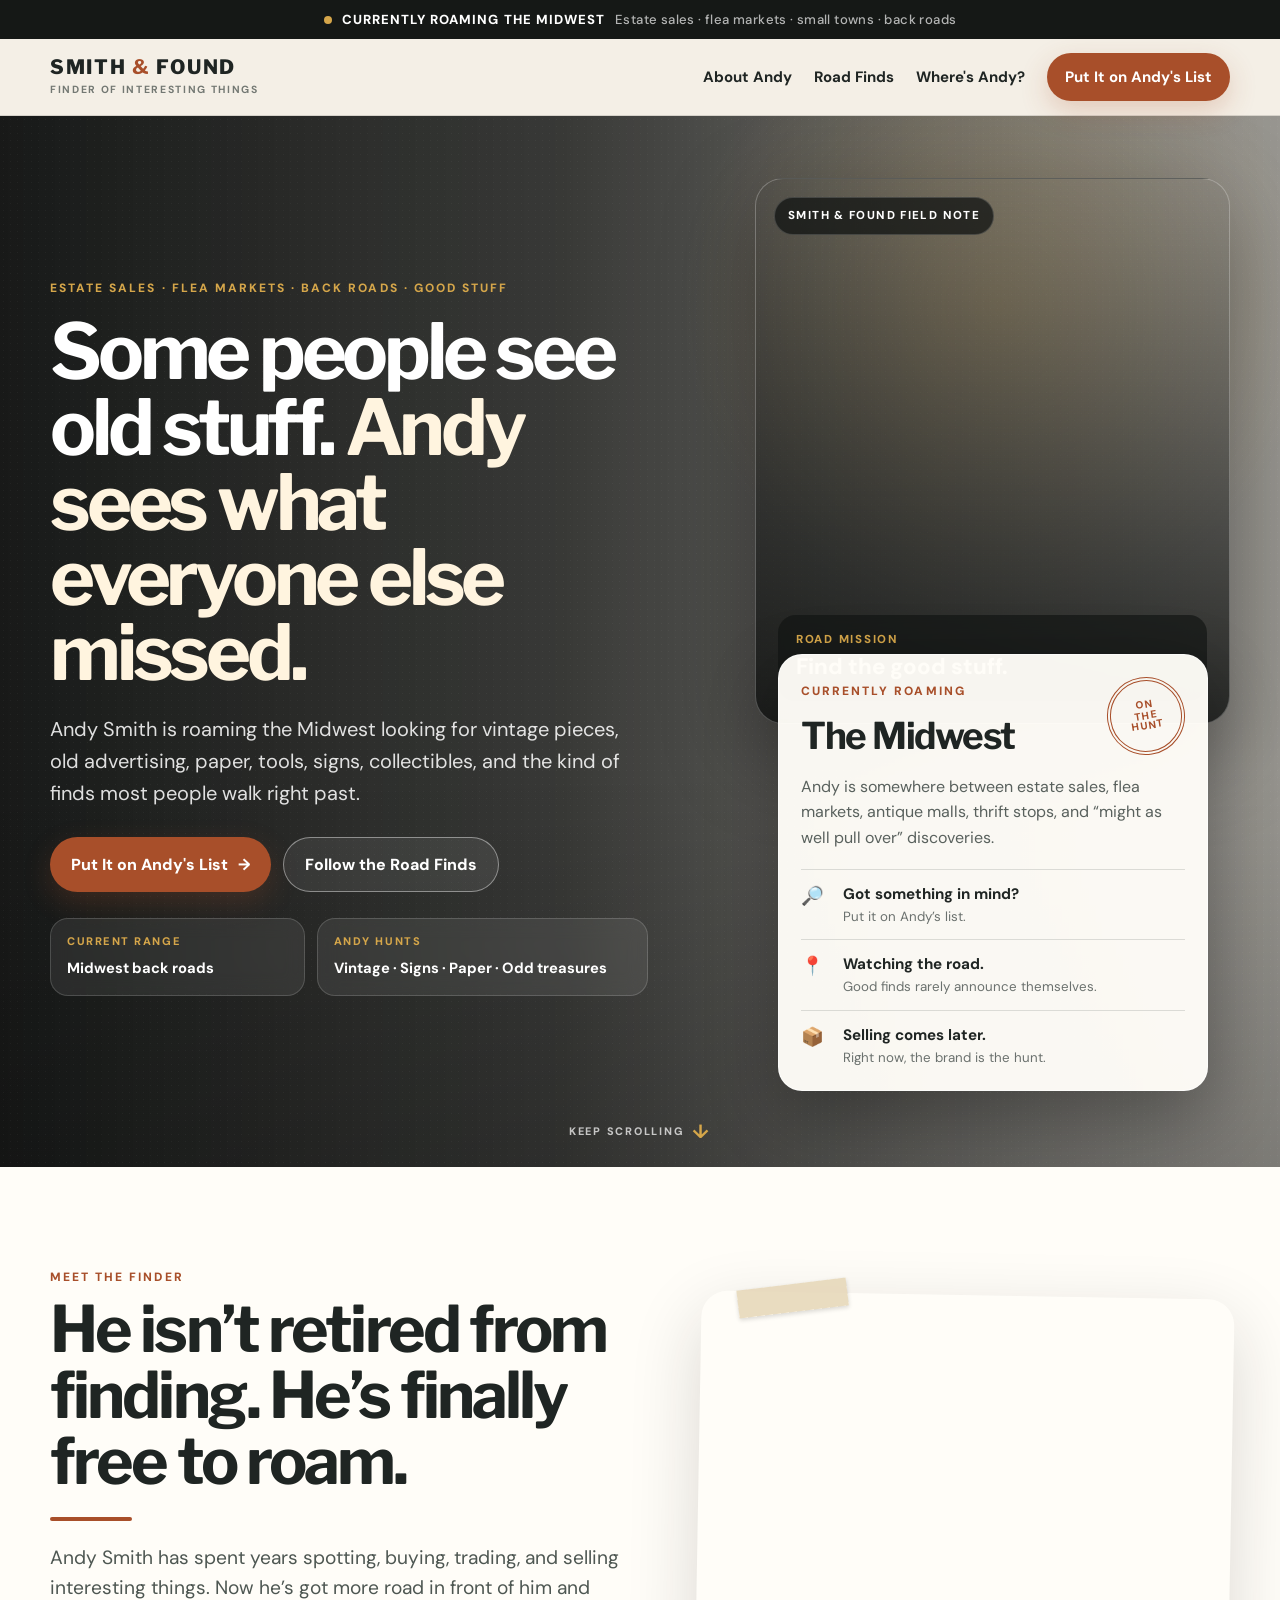
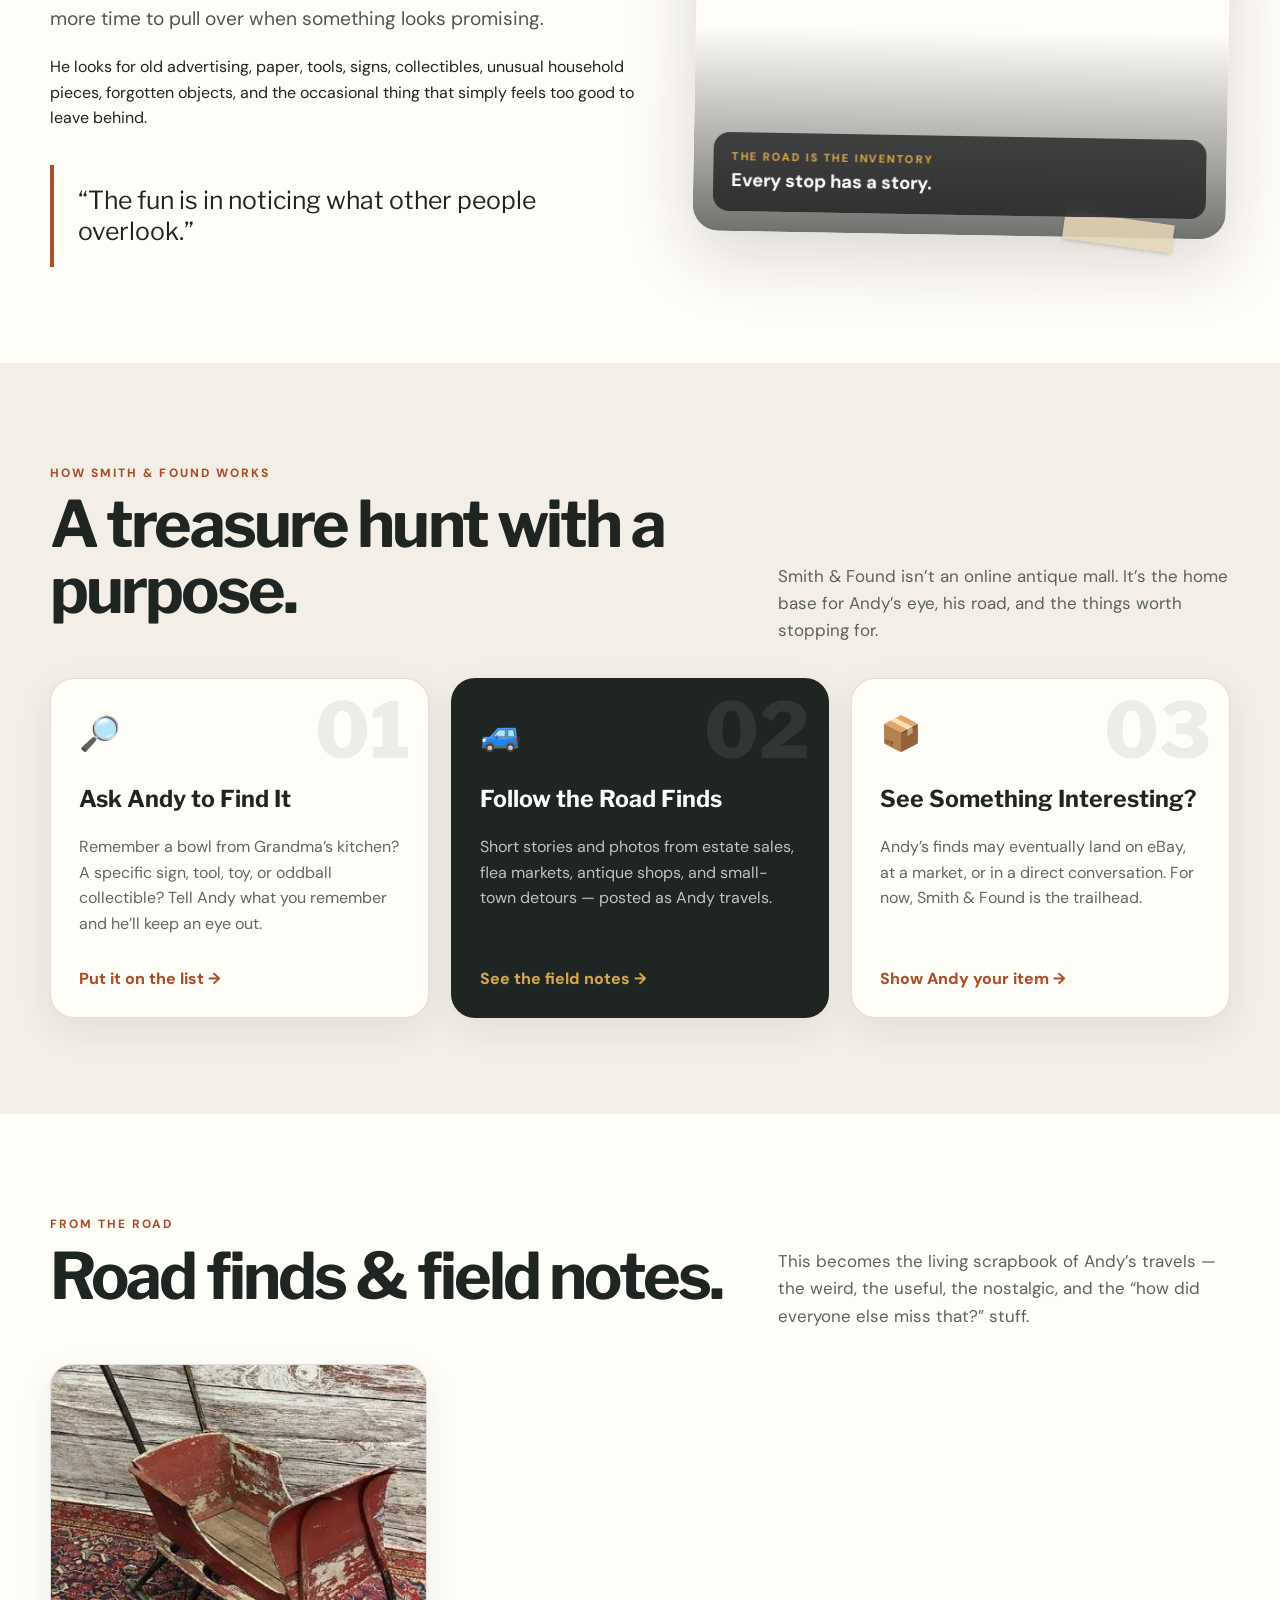
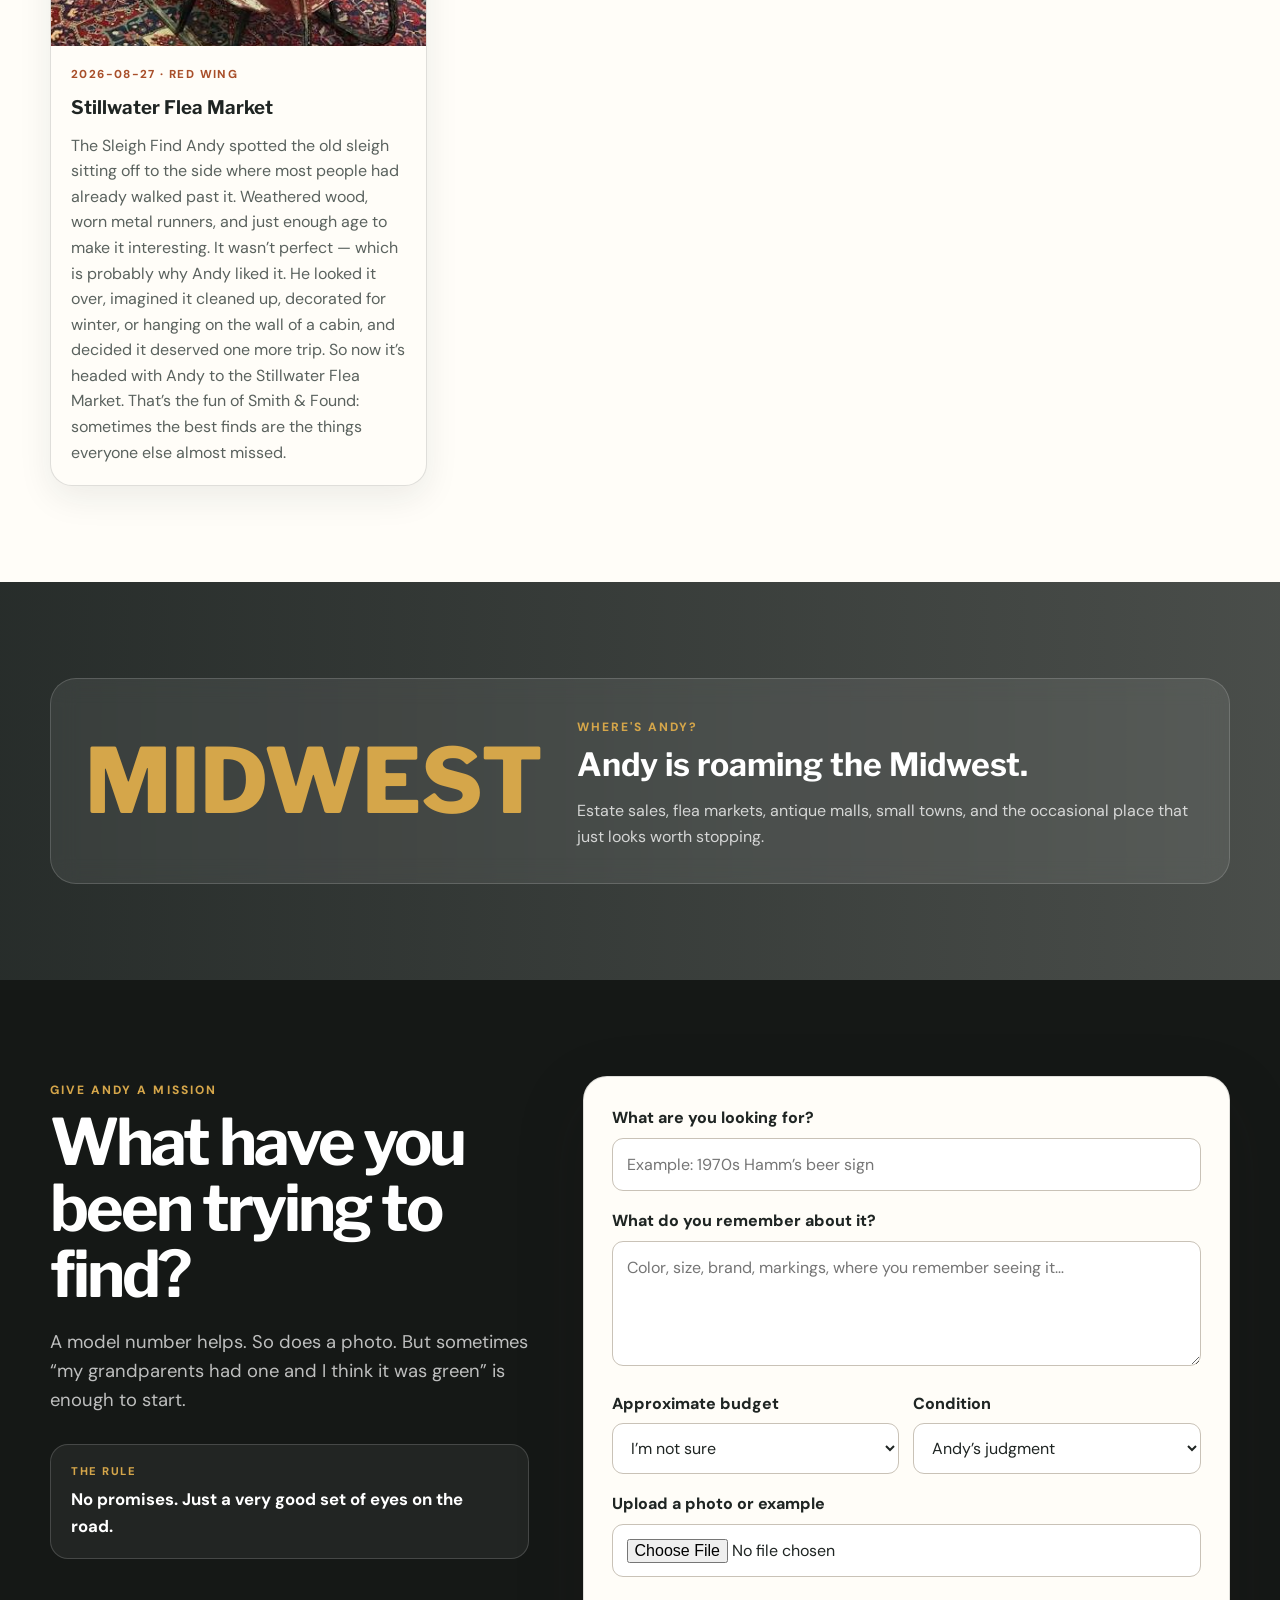
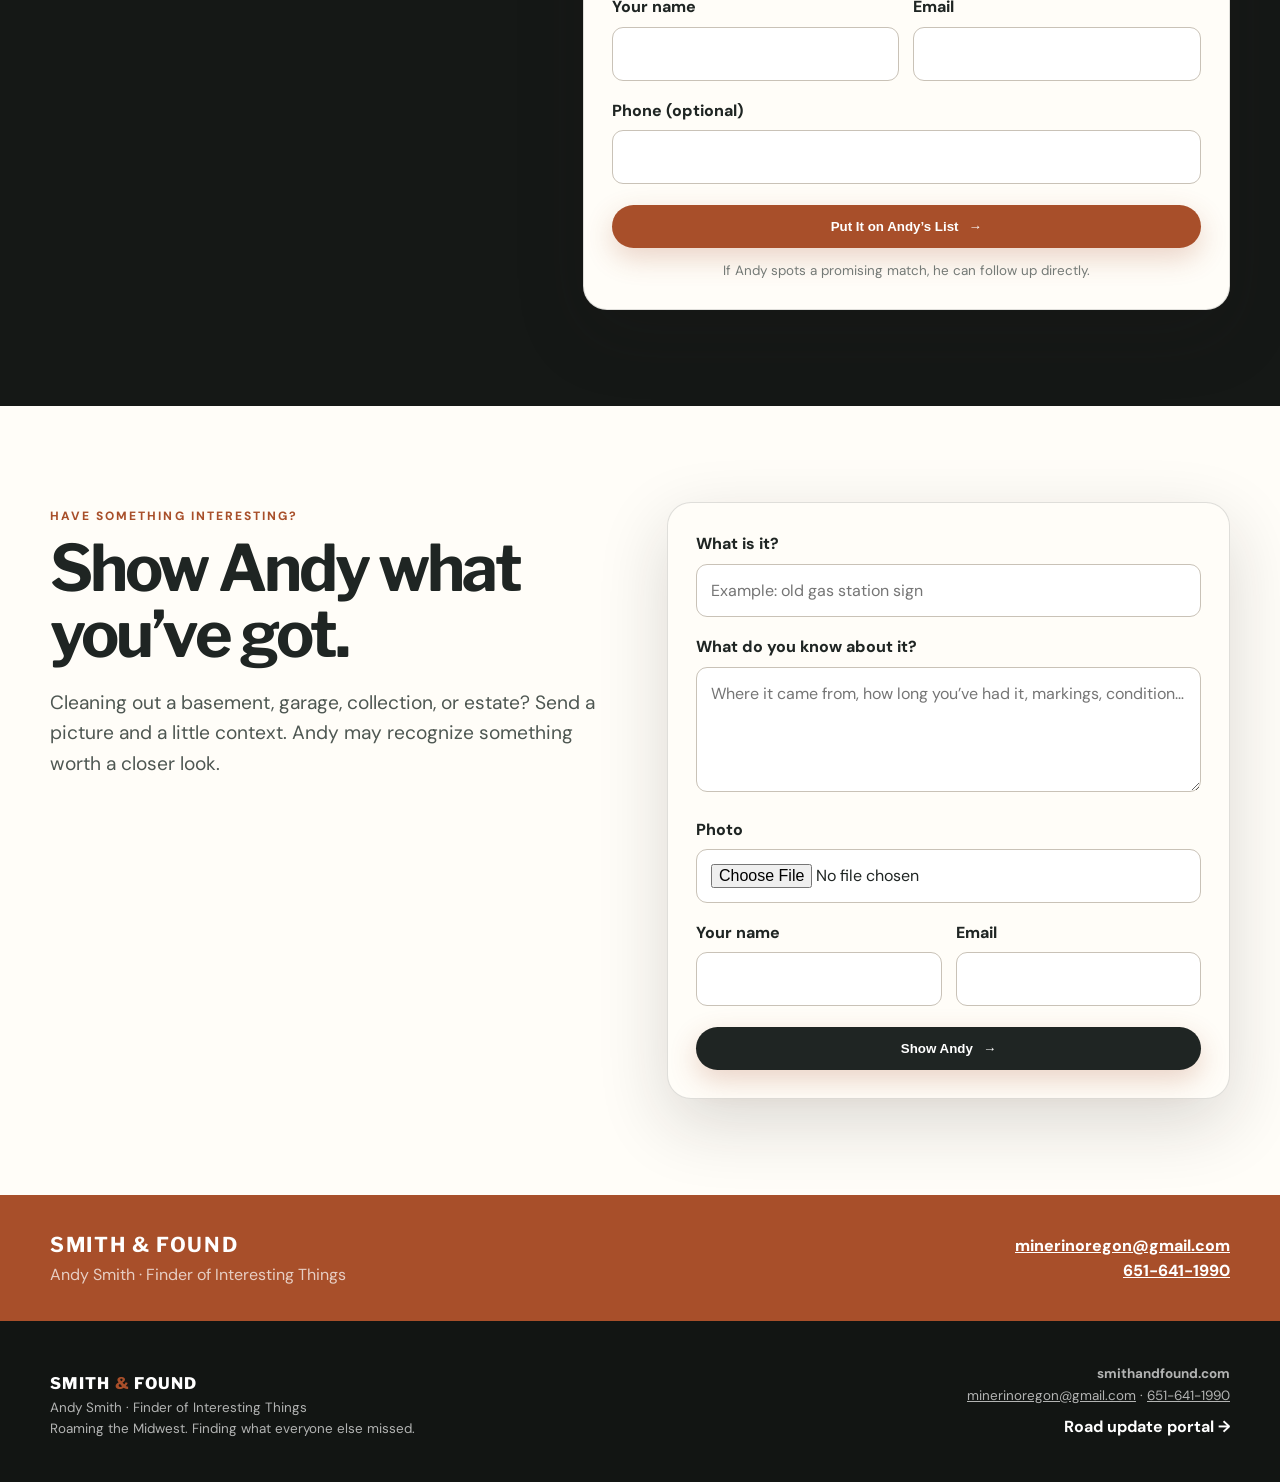
==== commit 42ea48e1: "Add files via upload" ====
--- a/index.html
+++ b/index.html
@@ -377,11 +377,17 @@
     <div class="container footer-grid">
       <div>
         <div class="footer-brand">SMITH <span>&</span> FOUND</div>
-        <div class="small">The road-trip treasure journal of Andy Smith.</div>
+        <div class="small">Andy Smith · Finder of Interesting Things</div>
+        <div class="small">Roaming the Midwest. Finding what everyone else missed.</div>
       </div>
 
       <div class="footer-right">
-        <div class="small">Real road photos will replace launch photography as Andy sends them in.</div>
+        <div class="small"><strong>smithandfound.com</strong></div>
+        <div class="small">
+          <a href="mailto:minerinoregon@gmail.com">minerinoregon@gmail.com</a>
+          ·
+          <a href="tel:+16516411990">651-641-1990</a>
+        </div>
         <a class="admin-link" href="/admin/">Road update portal →</a>
       </div>
     </div>
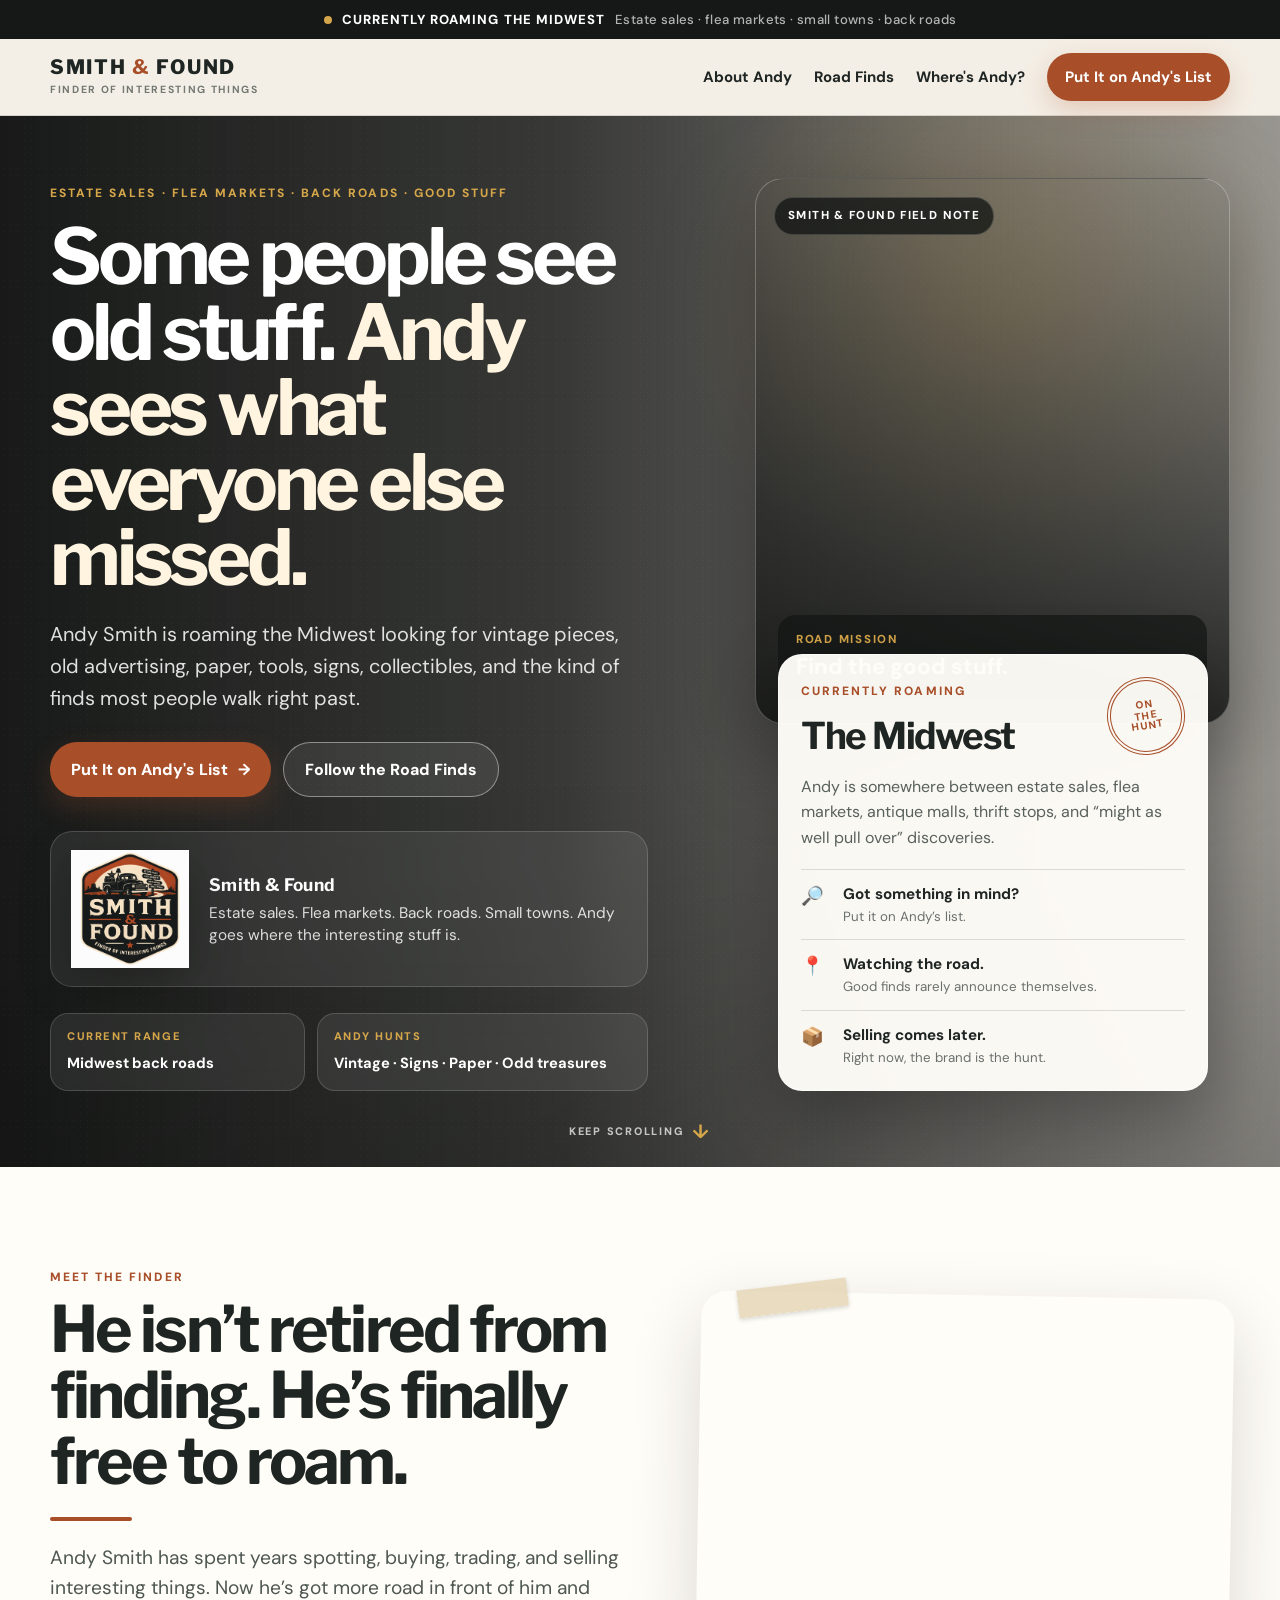
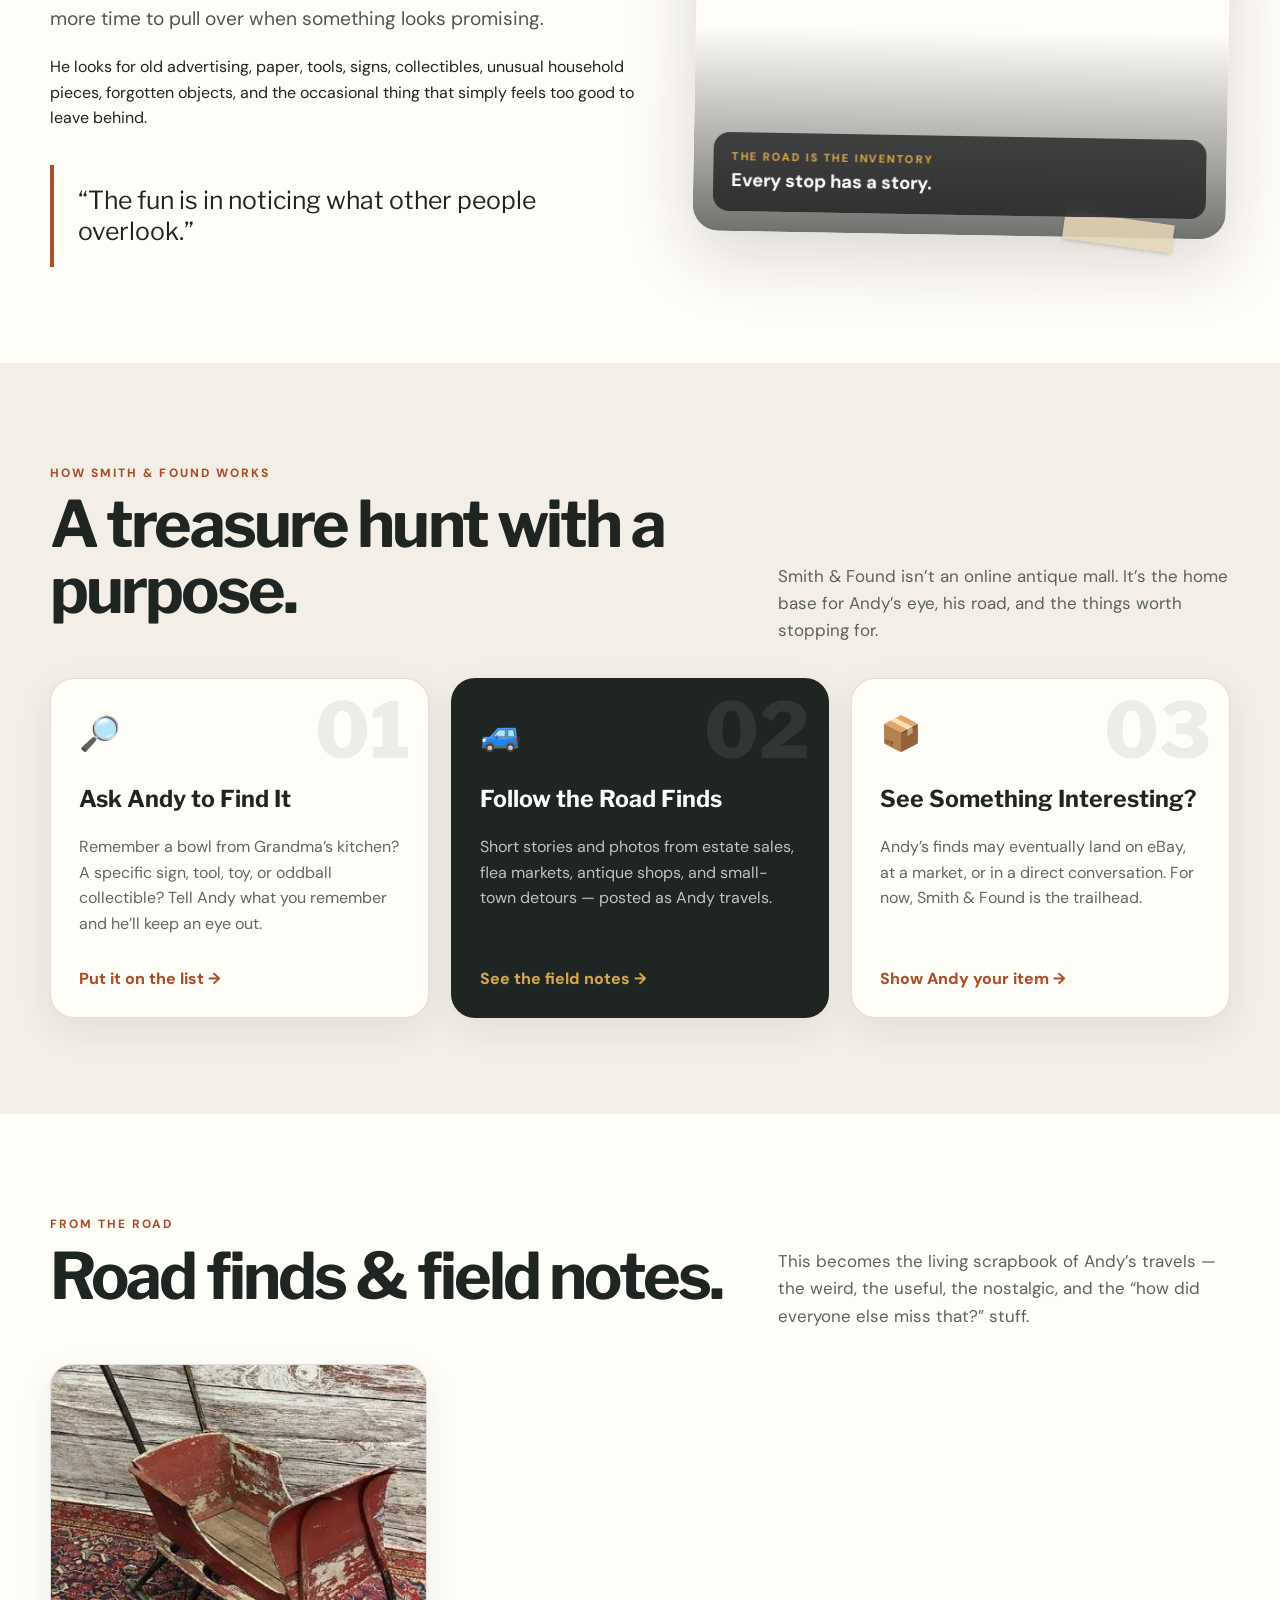
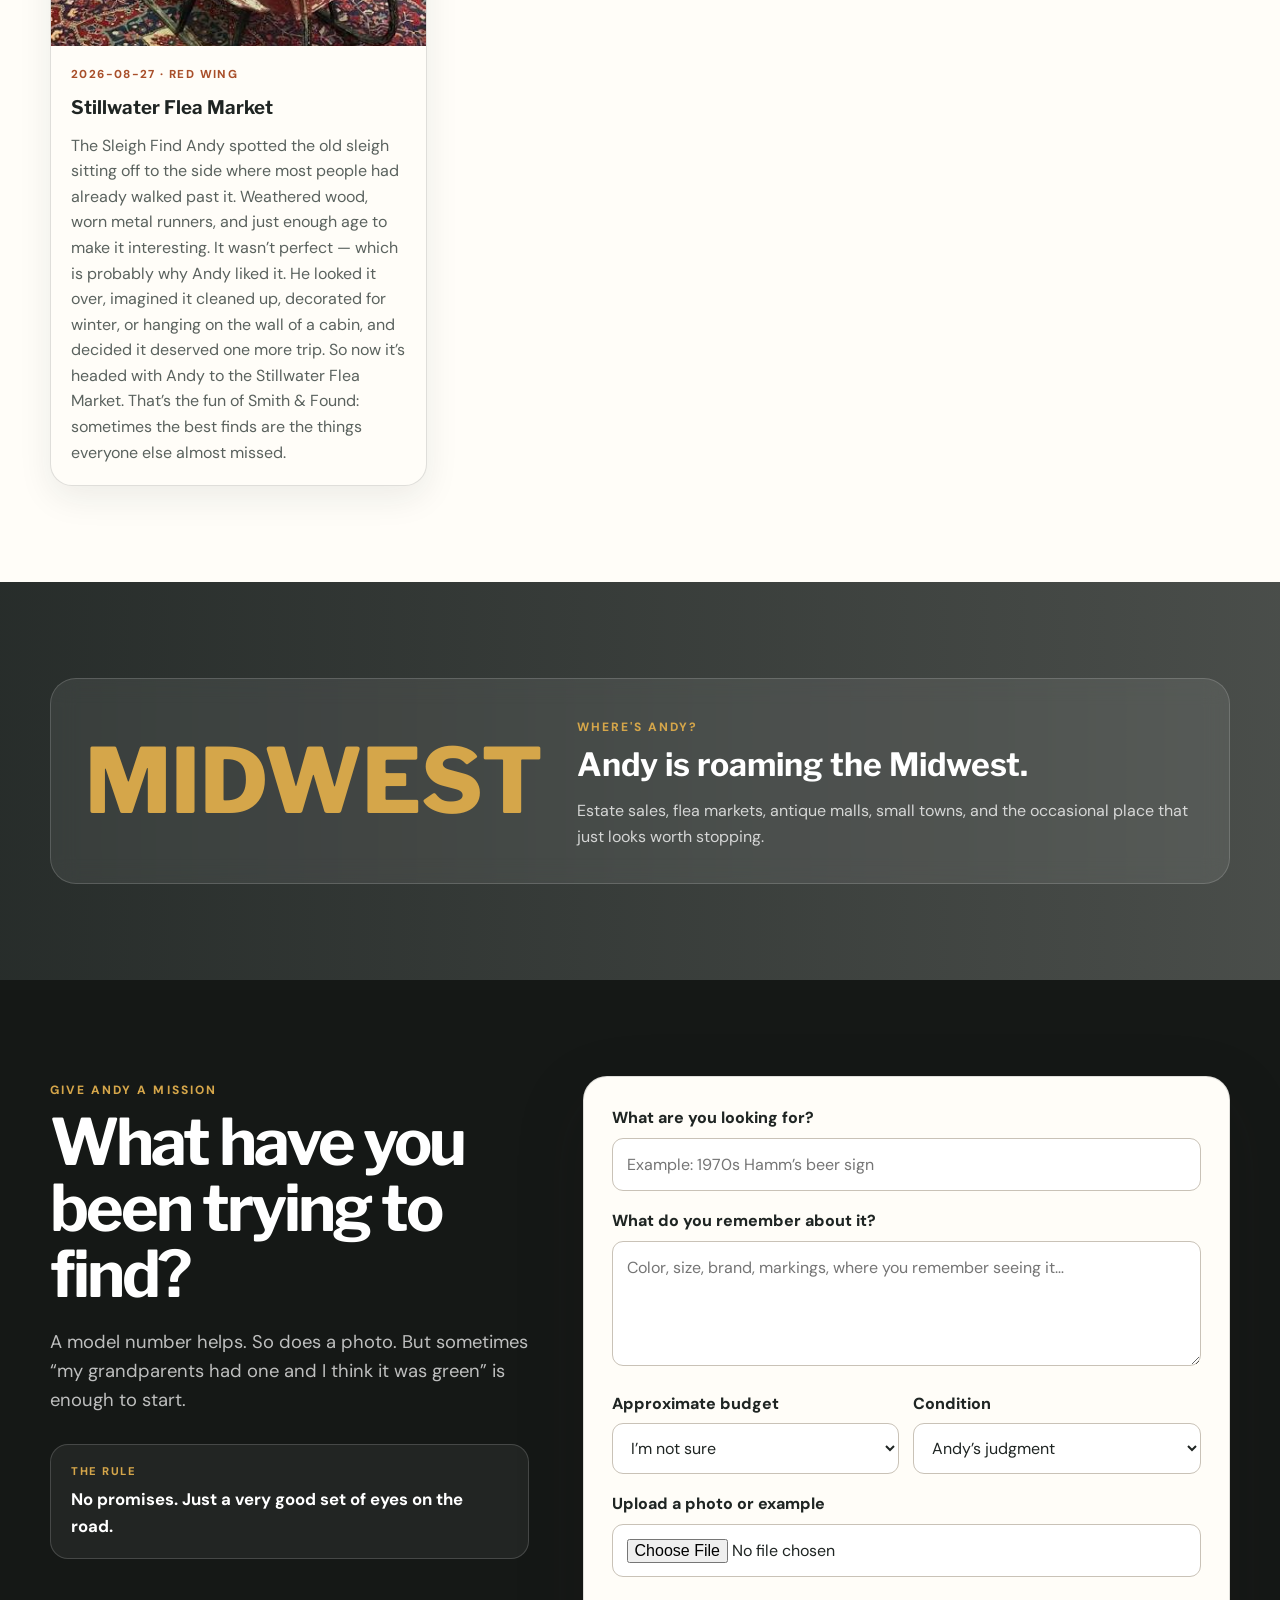
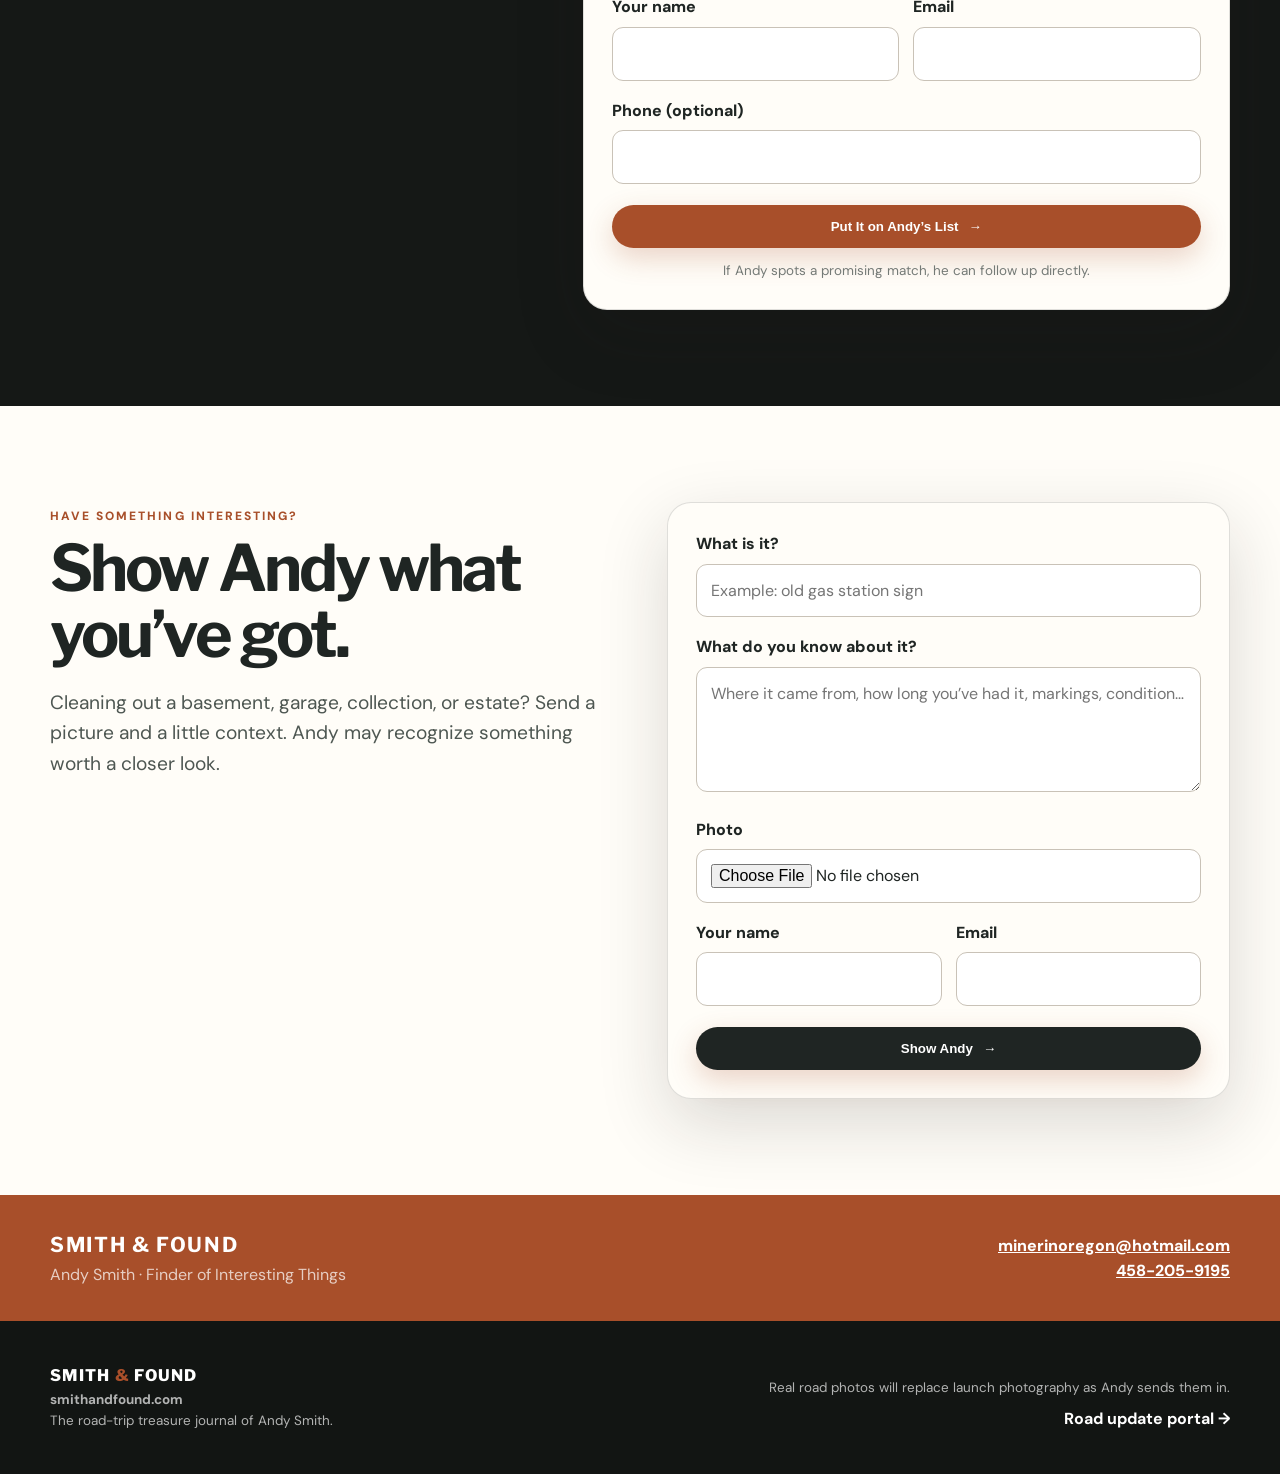
==== commit c8088866: "Add files via upload" ====
--- a/index.html
+++ b/index.html
@@ -9,6 +9,57 @@
   <link rel="preconnect" href="https://fonts.googleapis.com">
   <link rel="preconnect" href="https://fonts.gstatic.com" crossorigin>
   <link rel="stylesheet" href="/styles.css">
+
+  <style>
+    .sf-logo-lockup{
+      display:flex;
+      align-items:center;
+      gap:20px;
+      margin:34px 0 8px;
+      padding:18px 20px;
+      max-width:620px;
+      border:1px solid rgba(255,255,255,.16);
+      border-radius:22px;
+      background:rgba(255,255,255,.08);
+      backdrop-filter:blur(10px);
+    }
+    .sf-logo-lockup img{
+      width:118px;
+      height:118px;
+      object-fit:contain;
+      flex:0 0 118px;
+      filter:drop-shadow(0 12px 24px rgba(0,0,0,.28));
+    }
+    .sf-logo-lockup .sf-logo-copy{
+      color:rgba(255,255,255,.84);
+      font-size:.96rem;
+      line-height:1.45;
+    }
+    .sf-logo-lockup .sf-logo-copy strong{
+      display:block;
+      margin-bottom:5px;
+      color:#fff;
+      font-family:'Libre Franklin',sans-serif;
+      font-size:1.08rem;
+      letter-spacing:.02em;
+    }
+    @media(max-width:640px){
+      .sf-logo-lockup{
+        align-items:flex-start;
+        gap:14px;
+        padding:14px;
+      }
+      .sf-logo-lockup img{
+        width:88px;
+        height:88px;
+        flex-basis:88px;
+      }
+      .sf-logo-lockup .sf-logo-copy{
+        font-size:.84rem;
+      }
+    }
+  </style>
+
 </head>
 <body>
   <div class="topbar">
@@ -53,6 +104,15 @@
           <div class="hero-actions">
             <a class="btn" href="#find-it">Put It on Andy's List <span>→</span></a>
             <a class="btn btn-ghost" href="#finds">Follow the Road Finds</a>
+          </div>
+
+
+          <div class="sf-logo-lockup">
+            <img src="[data-uri]